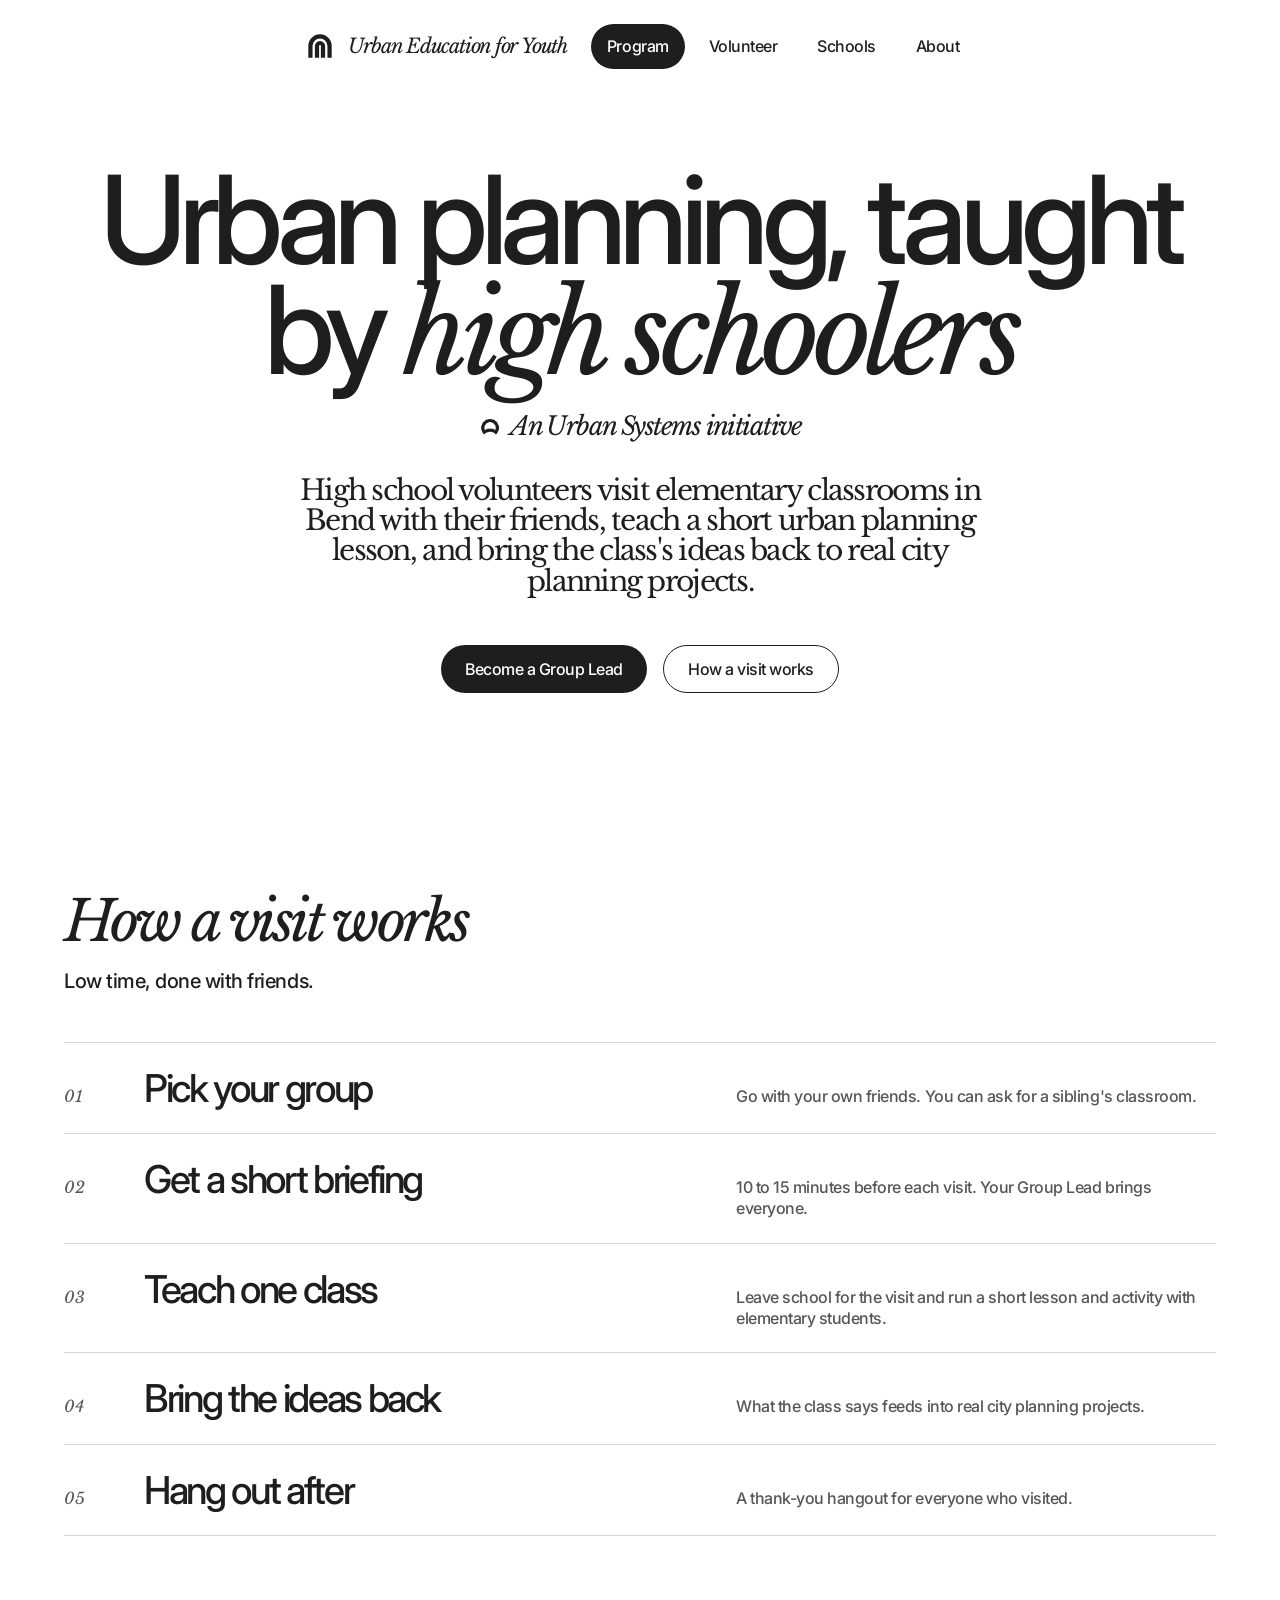
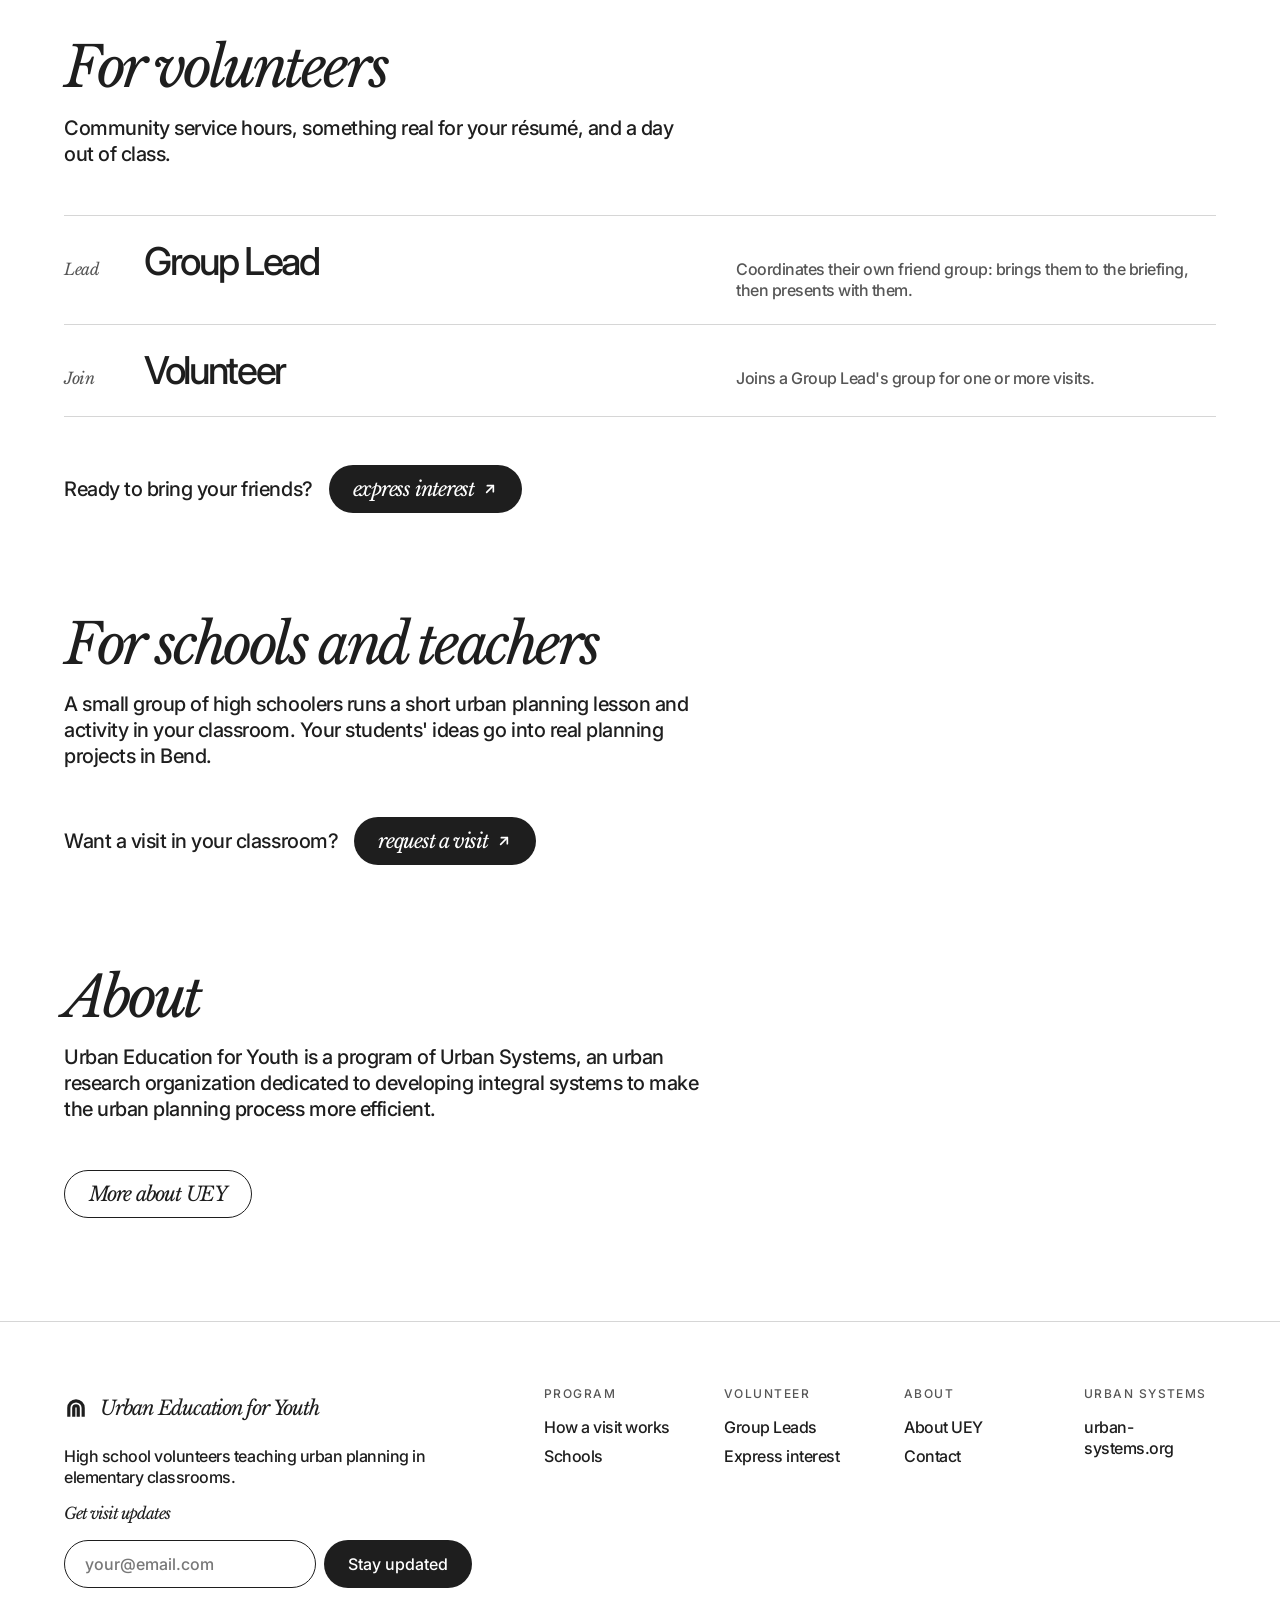
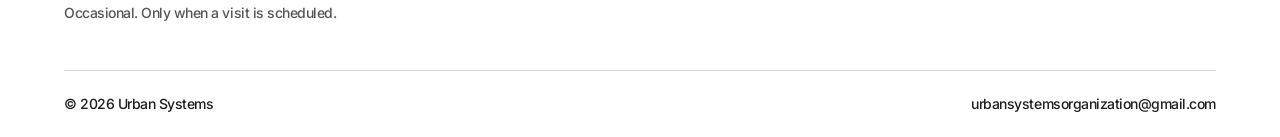
==== index.html @ 69126f4b "Add files via upload" ====
<!doctype html>
<html lang="en">
<head>
<meta charset="utf-8">
<meta name="viewport" content="width=device-width, initial-scale=1, viewport-fit=cover">
<title>Urban Education for Youth</title>
<meta name="description" content="High school volunteers teaching urban planning in Bend elementary classrooms. An Urban Systems initiative.">
<link rel="icon" href="assets/favicon.svg" type="image/svg+xml">
<link rel="icon" href="assets/favicon-32.png" sizes="32x32">
<link rel="apple-touch-icon" href="assets/apple-touch-icon.png">
<link rel="preconnect" href="https://fonts.googleapis.com">
<link rel="preconnect" href="https://fonts.gstatic.com" crossorigin>
<link rel="stylesheet" href="https://fonts.googleapis.com/css2?family=Inter:wght@500&family=Libre+Baskerville:ital,wght@0,400;1,400&display=swap">
<link rel="stylesheet" href="css/tokens.css">
<link rel="stylesheet" href="css/site.css">
</head>
<body>
<a class="us-btn skip" href="#main">Skip to content</a>
<header class="site">
  <nav aria-label="Main">
    <a class="lockup" href="index.html" aria-label="Urban Education for Youth, home">
      <img src="assets/uey-icon-small-ink.svg" alt="">
      <span class="wordmark">Urban Education for Youth</span>
    </a>
    <div class="navitems"><a class="navitem" href="index.html" aria-current="page">Program</a><a class="navitem" href="volunteer.html">Volunteer</a><a class="navitem" href="schools.html">Schools</a><a class="navitem" href="about.html">About</a></div>
  </nav>
</header>
<main id="main">
  <section class="hero">
    <h1 class="us-rise">Urban planning, taught by <span class="us-hl">high schoolers</span></h1>
    <div class="endorse us-rise" style="animation-delay:150ms"><img src="assets/urban-systems-icon-grey.png" alt="">An Urban Systems initiative</div>
    <p class="lead us-rise" style="animation-delay:300ms">High school volunteers visit elementary classrooms in Bend with their friends, teach a short urban planning lesson, and bring the class's ideas back to real city planning projects.</p>
    <div class="actions us-rise" style="animation-delay:450ms">
      <a class="us-btn" href="volunteer.html">Become a Group Lead</a>
      <a class="us-btn us-btn--outline" href="#how">How a visit works</a>
    </div>
  </section>

  <div class="us-wrap">
    <section class="sec" id="how" aria-labelledby="h-how">
      <h2 id="h-how">How a visit works</h2>
      <p class="intro">Low time, done with friends.</p>
      <ol class="rows">
        <li><span class="n">01</span><span class="t">Pick your group</span><span class="d">Go with your own friends. You can ask for a sibling's classroom.</span></li>
        <li><span class="n">02</span><span class="t">Get a short briefing</span><span class="d">10 to 15 minutes before each visit. Your Group Lead brings everyone.</span></li>
        <li><span class="n">03</span><span class="t">Teach one class</span><span class="d">Leave school for the visit and run a short lesson and activity with elementary students.</span></li>
        <li><span class="n">04</span><span class="t">Bring the ideas back</span><span class="d">What the class says feeds into real city planning projects.</span></li>
        <li><span class="n">05</span><span class="t">Hang out after</span><span class="d">A thank-you hangout for everyone who visited.</span></li>
      </ol>
    </section>

    <section class="sec" id="volunteer" aria-labelledby="h-vol">
      <h2 id="h-vol">For volunteers</h2>
      <p class="intro">Community service hours, something real for your résumé, and a day out of class.</p>
      <ul class="rows">
        <li><span class="n">Lead</span><span class="t">Group Lead</span><span class="d">Coordinates their own friend group: brings them to the briefing, then presents with them.</span></li>
        <li><span class="n">Join</span><span class="t">Volunteer</span><span class="d">Joins a Group Lead's group for one or more visits.</span></li>
      </ul>
      <div class="cta-line">Ready to bring your friends? <a class="us-btn" href="volunteer.html#interest">express interest <svg width="16" height="16" viewBox="0 0 24 24" fill="none" stroke="currentColor" stroke-width="2.5" stroke-linecap="round" stroke-linejoin="round" aria-hidden="true"><path d="M7 17L17 7"/><path d="M8 7h9v9"/></svg></a></div>
    </section>

    <section class="sec" id="schools" aria-labelledby="h-sch">
      <h2 id="h-sch">For schools and teachers</h2>
      <p class="intro">A small group of high schoolers runs a short urban planning lesson and activity in your classroom. Your students' ideas go into real planning projects in Bend.</p>
      <div class="cta-line">Want a visit in your classroom? <a class="us-btn" href="schools.html#request">request a visit <svg width="16" height="16" viewBox="0 0 24 24" fill="none" stroke="currentColor" stroke-width="2.5" stroke-linecap="round" stroke-linejoin="round" aria-hidden="true"><path d="M7 17L17 7"/><path d="M8 7h9v9"/></svg></a></div>
    </section>

    <section class="sec" id="about" aria-labelledby="h-ab">
      <h2 id="h-ab">About</h2>
      <p class="intro">Urban Education for Youth is a program of Urban Systems, an urban research organization dedicated to developing integral systems to make the urban planning process more efficient.</p>
      <div class="cta-line"><a class="us-btn us-btn--outline" href="about.html">More about UEY</a></div>
    </section>
  </div>
</main>
<footer class="site">
  <div class="us-wrap ftop">
    <div class="fbrand">
      <a class="lockup" href="index.html"><img src="assets/uey-icon-small-ink.svg" alt=""><span class="wordmark">Urban Education for Youth</span></a>
      <p>High school volunteers teaching urban planning in elementary classrooms.</p>
      <label class="wordmark" for="news-email" style="font-size:16px">Get visit updates</label>
      <form class="news" data-form="newsletter" novalidate>
        <div class="hp" aria-hidden="true"><label for="news-hp">Leave this empty</label><input id="news-hp" name="website" tabindex="-1" autocomplete="off"></div>
        <input class="input" id="news-email" name="email" type="email" placeholder="your@email.com" required autocomplete="email">
        <button class="us-btn" type="submit">Stay updated</button>
        <span class="status fnote" role="status"></span>
      </form>
      <span class="fnote">Occasional. Only when a visit is scheduled.</span>
    </div>
    <div class="fcols">
      <div class="fcol"><span class="us-label">Program</span><a class="lnk" href="index.html#how">How a visit works</a><a class="lnk" href="schools.html">Schools</a></div>
      <div class="fcol"><span class="us-label">Volunteer</span><a class="lnk" href="volunteer.html#roles">Group Leads</a><a class="lnk" href="volunteer.html#interest">Express interest</a></div>
      <div class="fcol"><span class="us-label">About</span><a class="lnk" href="about.html">About UEY</a><a class="lnk" href="about.html#contact">Contact</a></div>
      <div class="fcol"><span class="us-label">Urban Systems</span><a class="lnk" href="https://urban-systems.org">urban-systems.org</a></div>
    </div>
  </div>
  <div class="us-wrap fbot">
    <span>© 2026 Urban Systems</span>
    <a class="lnk" href="mailto:urbansystemsorganization@gmail.com">urbansystemsorganization@gmail.com</a>
  </div>
</footer>
<script src="js/config.js"></script>
<script src="js/site.js"></script>
</body>
</html>
---- css/tokens.css ----
/* Urban Systems brand tokens v1.0
   Import first. Rules live in brand-guidelines.md. */

@import url('https://fonts.googleapis.com/css2?family=Inter:wght@500&family=Libre+Baskerville:ital,wght@0,400;1,400&display=swap');

:root {
  /* Color: two colors, everything else is opacity */
  --us-ink: #1e1e1e;
  --us-paper: #ffffff;
  --us-tint-light: #f1f1f1;
  --us-tint-dark: #262626;
  --us-ink-75: rgba(30, 30, 30, .75);
  --us-ink-18: rgba(30, 30, 30, .18);
  --us-paper-22: rgba(255, 255, 255, .22);

  /* Type */
  --us-font-sans: 'Inter', system-ui, -apple-system, 'Segoe UI', sans-serif;
  --us-font-serif: 'Libre Baskerville', Georgia, 'Times New Roman', serif;
  --us-track-display: -0.061em;
  --us-track-body: -0.03em;
  --us-track-label: 0.12em;
  --us-lh-display: 0.9;
  --us-lh-serif: 1.08;
  --us-lh-body: 1.3;
  --us-fs-display: clamp(44px, 9.6vw, 136px);
  --us-fs-title: clamp(40px, 7vw, 104px);
  --us-fs-section: clamp(32px, 4.4vw, 56px);
  --us-fs-list: clamp(22px, 3vw, 40px);
  --us-fs-lead: clamp(20px, 2.2vw, 30px);
  --us-fs-body: 16px;
  --us-fs-label: 12px;

  /* Spacing: 8px grid */
  --us-u: 8px;
  --us-xs: 4px;
  --us-sm: 8px;
  --us-md: 16px;
  --us-lg: 32px;
  --us-xl: 64px;
  --us-2xl: 128px;
  --us-margin: max(5vw, 40px);
  --us-content: min(1200px, calc(100% - 2 * max(5vw, 40px)));
  --us-gutter: clamp(16px, 2vw, 32px);
  --us-section: clamp(64px, 8vw, 160px);

  /* Radius */
  --us-r-pill: 999px;
  --us-r-chip: 24px;
  --us-r-panel: 32px;
  --us-r-module: 40px;

  /* Motion */
  --us-ease: cubic-bezier(.2, .8, .2, 1);
  --us-t-enter: 800ms;
  --us-t-expand: 700ms;

  /* Frost (no shadows, ever) */
  --us-frost-light: rgba(255, 255, 255, .62);
  --us-frost-dark: rgba(30, 30, 30, .55);
  --us-frost-night: rgba(255, 255, 255, .08);
}

*, *::before, *::after { box-sizing: border-box; }

body {
  margin: 0;
  background: var(--us-paper);
  color: var(--us-ink);
  font-family: var(--us-font-sans);
  font-weight: 500;
  font-size: var(--us-fs-body);
  line-height: var(--us-lh-body);
  letter-spacing: var(--us-track-body);
  -webkit-font-smoothing: antialiased;
}

h1, h2, h3 { margin: 0; font-weight: 500; letter-spacing: var(--us-track-display); }
h1 { font-size: var(--us-fs-display); line-height: var(--us-lh-display); }
h2 { font-family: var(--us-font-serif); font-style: italic; font-weight: 400; font-size: var(--us-fs-section); line-height: var(--us-lh-serif); }

/* Italic Baskerville highlight inside an Inter line */
.us-hl { font-family: var(--us-font-serif); font-style: italic; font-weight: 400; font-size: .92em; }
.us-label { font-size: var(--us-fs-label); letter-spacing: var(--us-track-label); text-transform: uppercase; }

.us-wrap { width: var(--us-content); margin-inline: auto; }

/* Buttons */
.us-btn {
  display: inline-flex; align-items: center; gap: 8px;
  min-height: 48px; padding: 8px 24px;
  border: 0; border-radius: var(--us-r-pill);
  background: var(--us-ink); color: var(--us-paper);
  font: inherit; font-size: 16px; cursor: pointer;
  transition: transform 200ms var(--us-ease);
}
.us-btn:hover { transform: translateY(-2px); }
.us-btn--inverse { background: var(--us-paper); color: var(--us-ink); }
.us-btn--outline { background: transparent; color: inherit; border: 1px solid currentColor; }

/* Frosted glass: blur + fill + 1px edge. No box-shadow. */
.us-glass {
  background: var(--us-frost-light);
  backdrop-filter: blur(24px) saturate(180%);
  -webkit-backdrop-filter: blur(24px) saturate(180%);
  border: 1px solid rgba(255, 255, 255, .6);
  color: var(--us-ink);
}
.us-glass-dark {
  background: var(--us-frost-dark);
  backdrop-filter: blur(24px) saturate(160%);
  -webkit-backdrop-filter: blur(24px) saturate(160%);
  border: 1px solid rgba(255, 255, 255, .14);
  color: var(--us-paper);
}
.us-glass-night {
  background: var(--us-frost-night);
  backdrop-filter: blur(28px) saturate(160%);
  -webkit-backdrop-filter: blur(28px) saturate(160%);
  border: 1px solid rgba(255, 255, 255, .16);
  color: var(--us-paper);
}
@supports not ((backdrop-filter: blur(1px)) or (-webkit-backdrop-filter: blur(1px))) {
  .us-glass { background: rgba(255, 255, 255, .92); }
  .us-glass-dark { background: rgba(30, 30, 30, .92); }
  .us-glass-night { background: rgba(38, 38, 38, .96); }
}

/* Module: one large rounded dark block inset from the edges */
.us-module {
  position: relative; overflow: hidden;
  margin-inline: 16px; border-radius: var(--us-r-module);
  background: var(--us-ink); color: var(--us-paper);
  height: clamp(360px, 56vw, 720px);
}

/* Motion */
@keyframes us-rise { from { opacity: 0; transform: translateY(24px); } to { opacity: 1; transform: none; } }
@keyframes us-ping { 0% { transform: scale(.5); opacity: .8; } 100% { transform: scale(2.4); opacity: 0; } }
@keyframes us-draw { from { stroke-dashoffset: 2400; } to { stroke-dashoffset: 0; } }
.us-rise { animation: us-rise var(--us-t-enter) var(--us-ease) backwards; }
.us-ping { transform-box: fill-box; transform-origin: center; animation: us-ping 2.8s ease-out infinite; }
.us-draw { stroke-dasharray: 2400; animation: us-draw 2.6s var(--us-ease) backwards; }

@media (prefers-reduced-motion: reduce) {
  .us-rise, .us-ping, .us-draw { animation: none; }
  * { transition-duration: .01ms !important; }
}

/* Focus */
:focus-visible { outline: 2px solid currentColor; outline-offset: 2px; }
---- css/site.css ----
/* Urban Education for Youth: site styles.
   Layout: header row centered over a centered hero, then one Aperture module,
   then ruled-list sections on the 1200px column, then the hairline footer.
   All colors, type, radii and spacing come from tokens.css; local values stay on the 8px grid. */

html { background: var(--us-paper); }
body { background: var(--us-paper); color: var(--us-ink); overflow-x: hidden; }
a { color: inherit; }
img { max-width: 100%; }
.lnk { text-decoration: none; transition: opacity 200ms var(--us-ease); }
.lnk:hover { opacity: .5; }
.us-btn { text-decoration: none; }
h1, h2 { text-wrap: balance; }

/* Skip link */
.skip { position: absolute; left: 16px; top: -64px; z-index: 10; }
.skip:focus { top: 16px; }

/* Header: lockup + four items in one centered row. No bar, no background. */
header.site nav { display: flex; flex-wrap: wrap; gap: 8px; align-items: center; justify-content: center; padding: 24px 16px 0; }
.lockup { display: inline-flex; align-items: center; gap: 12px; text-decoration: none; margin-right: 16px; min-height: 44px; }
.lockup img { width: 32px; height: 32px; }
.wordmark { font-family: var(--us-font-serif); font-style: italic; font-weight: 400; font-size: 20px; letter-spacing: var(--us-track-display); }
.navitems { display: flex; flex-wrap: wrap; gap: 8px; justify-content: center; }
.navitem { display: inline-flex; align-items: center; min-height: 44px; padding: 12px 16px; border-radius: var(--us-r-pill); text-decoration: none; transition: background 200ms var(--us-ease), color 200ms var(--us-ease); }
.navitem:hover, .navitem[aria-current="page"] { background: var(--us-ink); color: var(--us-paper); }

/* Hero: 96 to 112px between header and first line */
.hero { padding: 96px 16px 96px; text-align: center; }
.hero h1 { max-width: 1100px; margin: 0 auto; }
.hero h1.title { font-size: var(--us-fs-title); }
.endorse { margin-top: 24px; display: inline-flex; align-items: center; gap: 8px; font-family: var(--us-font-serif); font-style: italic; font-weight: 400; font-size: clamp(20px, 2vw, 28px); letter-spacing: var(--us-track-display); }
.endorse img { width: 24px; height: 24px; }
.lead { font-family: var(--us-font-serif); font-weight: 400; font-size: var(--us-fs-lead); line-height: var(--us-lh-serif); letter-spacing: var(--us-track-display); max-width: 720px; margin: 32px auto 0; }
.actions { margin-top: 48px; display: flex; gap: 16px; justify-content: center; flex-wrap: wrap; }
.eyebrow { display: block; margin-bottom: 24px; opacity: .75; }

/* Module: Aperture expansion (circle opens to full width) */
.stage { position: relative; height: clamp(360px, 56vw, 720px); }
.aperture { position: absolute; inset: 0 16px; border-radius: var(--us-r-module); background: var(--us-ink); color: var(--us-paper); overflow: hidden;
            clip-path: circle(28% at 50% 50%); transition: clip-path 1000ms var(--us-ease), inset 1000ms var(--us-ease), border-radius 1000ms var(--us-ease); }
.aperture.open { clip-path: circle(75% at 50% 50%); inset: 0; border-radius: 0; }
.aperture svg.bg { position: absolute; inset: 0; width: 100%; height: 100%; }
.aperture .chip { position: absolute; left: 32px; top: 32px; max-width: calc(100% - 64px); display: inline-flex; align-items: center; gap: 8px; padding: 12px 24px; border-radius: var(--us-r-pill); opacity: 0; transition: opacity 400ms var(--us-ease) 600ms; }
.aperture.open .chip { opacity: 1; }
.aperture .chip img { width: 24px; height: 24px; flex: none; }
.stage .toggle { position: absolute; left: 50%; bottom: 48px; transform: translateX(-50%); z-index: 2; white-space: nowrap; }
.stage .toggle:hover { transform: translate(-50%, -2px); }

/* Sections and ruled lists (no card grids) */
.sec { padding-top: var(--us-section); }
.sec h2 { margin-bottom: 16px; }
.sec .intro { max-width: 640px; font-size: 20px; margin: 0; }
.sec .intro + .intro { margin-top: 16px; }
ol.rows, ul.rows { list-style: none; margin: 48px 0 0; padding: 0; }
.rows li { display: flex; flex-wrap: wrap; gap: 8px 32px; align-items: baseline; padding: 24px 0; border-top: 1px solid var(--us-ink-18); }
.rows li:last-child { border-bottom: 1px solid var(--us-ink-18); }
.rows .n { width: 48px; flex: none; font-family: var(--us-font-serif); font-style: italic; font-weight: 400; opacity: .75; }
.rows .t { flex: 1 1 280px; min-width: 0; font-size: var(--us-fs-list); line-height: 1.1; letter-spacing: var(--us-track-display); }
.rows .d { flex: 1 1 320px; min-width: 0; max-width: 480px; opacity: .75; }
.rows a.t { text-decoration: none; }
.cta-line { margin-top: 48px; display: flex; flex-wrap: wrap; align-items: center; gap: 16px; font-size: 20px; }
.cta-line .us-btn { font-family: var(--us-font-serif); font-style: italic; font-weight: 400; font-size: 20px; letter-spacing: var(--us-track-display); }
.placeholder { margin-top: 32px; padding: 32px; border: 1px dashed var(--us-ink-18); border-radius: var(--us-r-chip); opacity: .75; }

/* Forms */
.form { margin-top: 48px; display: flex; flex-direction: column; gap: 24px; max-width: 720px; }
.field { display: flex; flex-direction: column; gap: 8px; }
.field label, .field legend { font-size: 16px; }
.field .hint { font-size: 14px; opacity: .75; }
.row2 { display: flex; flex-wrap: wrap; gap: 24px; }
.row2 > .field { flex: 1 1 280px; min-width: 0; }
.input { min-height: 48px; padding: 0 20px; border-radius: var(--us-r-pill); border: 1px solid var(--us-ink); background: transparent; color: inherit; font: inherit; width: 100%; }
textarea.input { border-radius: var(--us-r-chip); padding: 16px 20px; min-height: 128px; resize: vertical; }
.input::placeholder { color: var(--us-ink); opacity: .6; }
fieldset.field { border: 0; margin: 0; padding: 0; }
.choices { display: flex; flex-wrap: wrap; gap: 8px; }
.choice { position: relative; }
.choice input { position: absolute; opacity: 0; inset: 0; margin: 0; cursor: pointer; }
.choice span { display: inline-flex; align-items: center; min-height: 48px; padding: 8px 24px; border: 1px solid var(--us-ink); border-radius: var(--us-r-pill); transition: background 200ms var(--us-ease), color 200ms var(--us-ease); }
.choice input:checked + span { background: var(--us-ink); color: var(--us-paper); }
.choice input:focus-visible + span { outline: 2px solid var(--us-ink); outline-offset: 2px; }
.form .submit { display: flex; flex-wrap: wrap; align-items: center; gap: 16px; }
.status { font-family: var(--us-font-serif); font-style: italic; font-weight: 400; font-size: 18px; letter-spacing: var(--us-track-body); }

/* Contact line */
.contact { margin-top: 32px; display: flex; flex-wrap: wrap; align-items: center; gap: 16px; font-size: 20px; }
.contact .addr { font-family: var(--us-font-serif); font-style: italic; font-weight: 400; overflow-wrap: anywhere; }

/* Co-brand pair (section 15): same height, 1px hairline between */
.pair { margin-top: 48px; display: flex; align-items: center; gap: 32px; flex-wrap: wrap; }
.pair img { width: 48px; height: 48px; }
.pair .rule { width: 1px; height: 48px; background: var(--us-ink); }

/* Footer */
footer.site { margin-top: var(--us-section); border-top: 1px solid var(--us-ink-18); }
.ftop { padding: 64px 0 48px; display: flex; flex-wrap: wrap; gap: 48px 64px; justify-content: space-between; }
.fbrand { flex: 1 1 320px; max-width: 420px; display: flex; flex-direction: column; gap: 16px; }
.fbrand .lockup { margin: 0; }
.fbrand .lockup img { width: 24px; height: 24px; }
.fbrand p { margin: 0; }
.fcols { flex: 2 1 480px; display: flex; flex-wrap: wrap; gap: 32px 48px; }
.fcol { flex: 1 1 120px; display: flex; flex-direction: column; gap: 8px; }
.fcol .us-label { margin-bottom: 8px; opacity: .75; }
.news { display: flex; gap: 8px; flex-wrap: wrap; }
.news .input { flex: 1 1 200px; min-width: 0; width: auto; }
.fnote { font-size: 14px; opacity: .75; }
.fbot { padding: 24px 0; border-top: 1px solid var(--us-ink-18); display: flex; flex-wrap: wrap; justify-content: space-between; gap: 8px 24px; font-size: 14px; }
.fbot a { overflow-wrap: anywhere; }
.sr { position: absolute; width: 1px; height: 1px; overflow: hidden; clip: rect(0 0 0 0); white-space: nowrap; }

@media (max-width: 480px) {
  .hero { padding-top: 64px; }
  .lockup { margin-right: 0; }
  .aperture .chip { left: 16px; top: 16px; max-width: calc(100% - 32px); padding: 8px 16px; font-size: 14px; }
}
@media (prefers-reduced-motion: reduce) { .aperture, .aperture .chip { transition: none; } }

/* Spam trap: hidden from people, visible to bots */
.hp { position: absolute; left: -10000px; width: 1px; height: 1px; overflow: hidden; }
.us-btn:disabled { opacity: .5; cursor: progress; transform: none; }
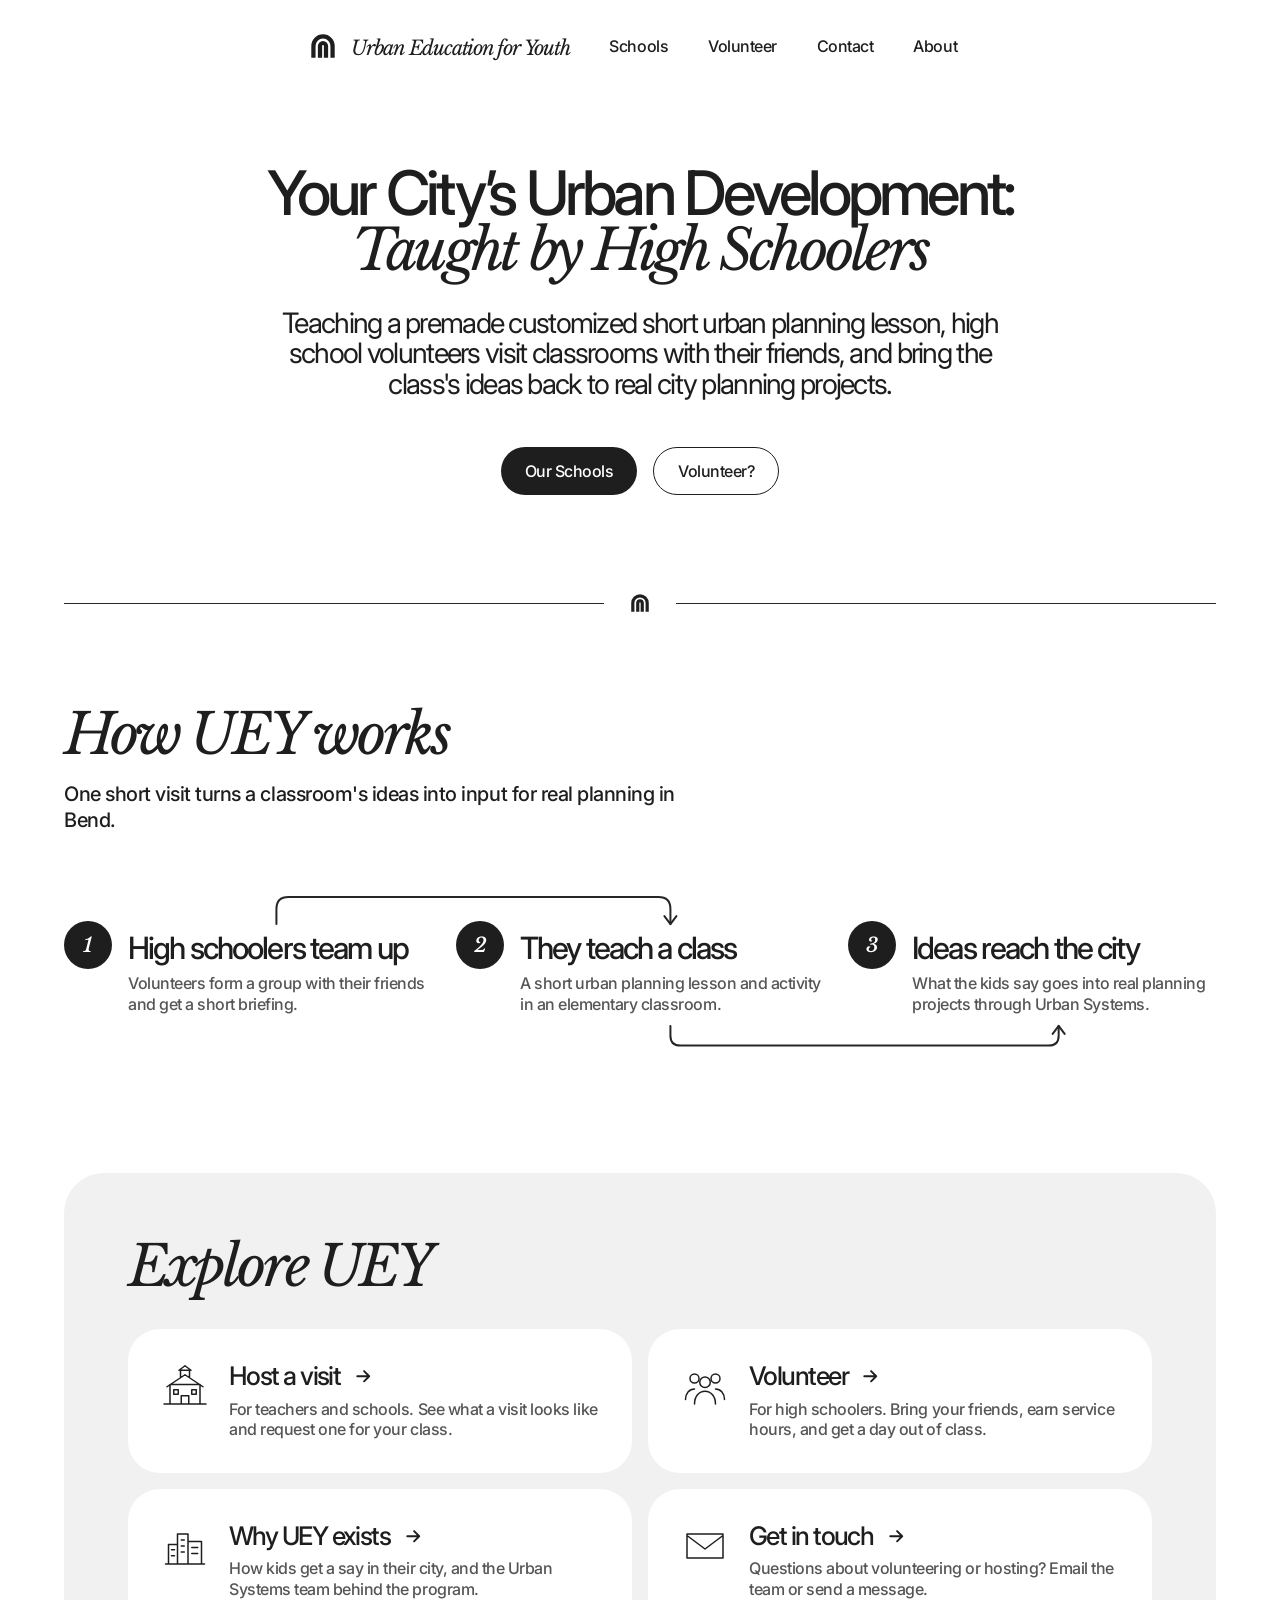
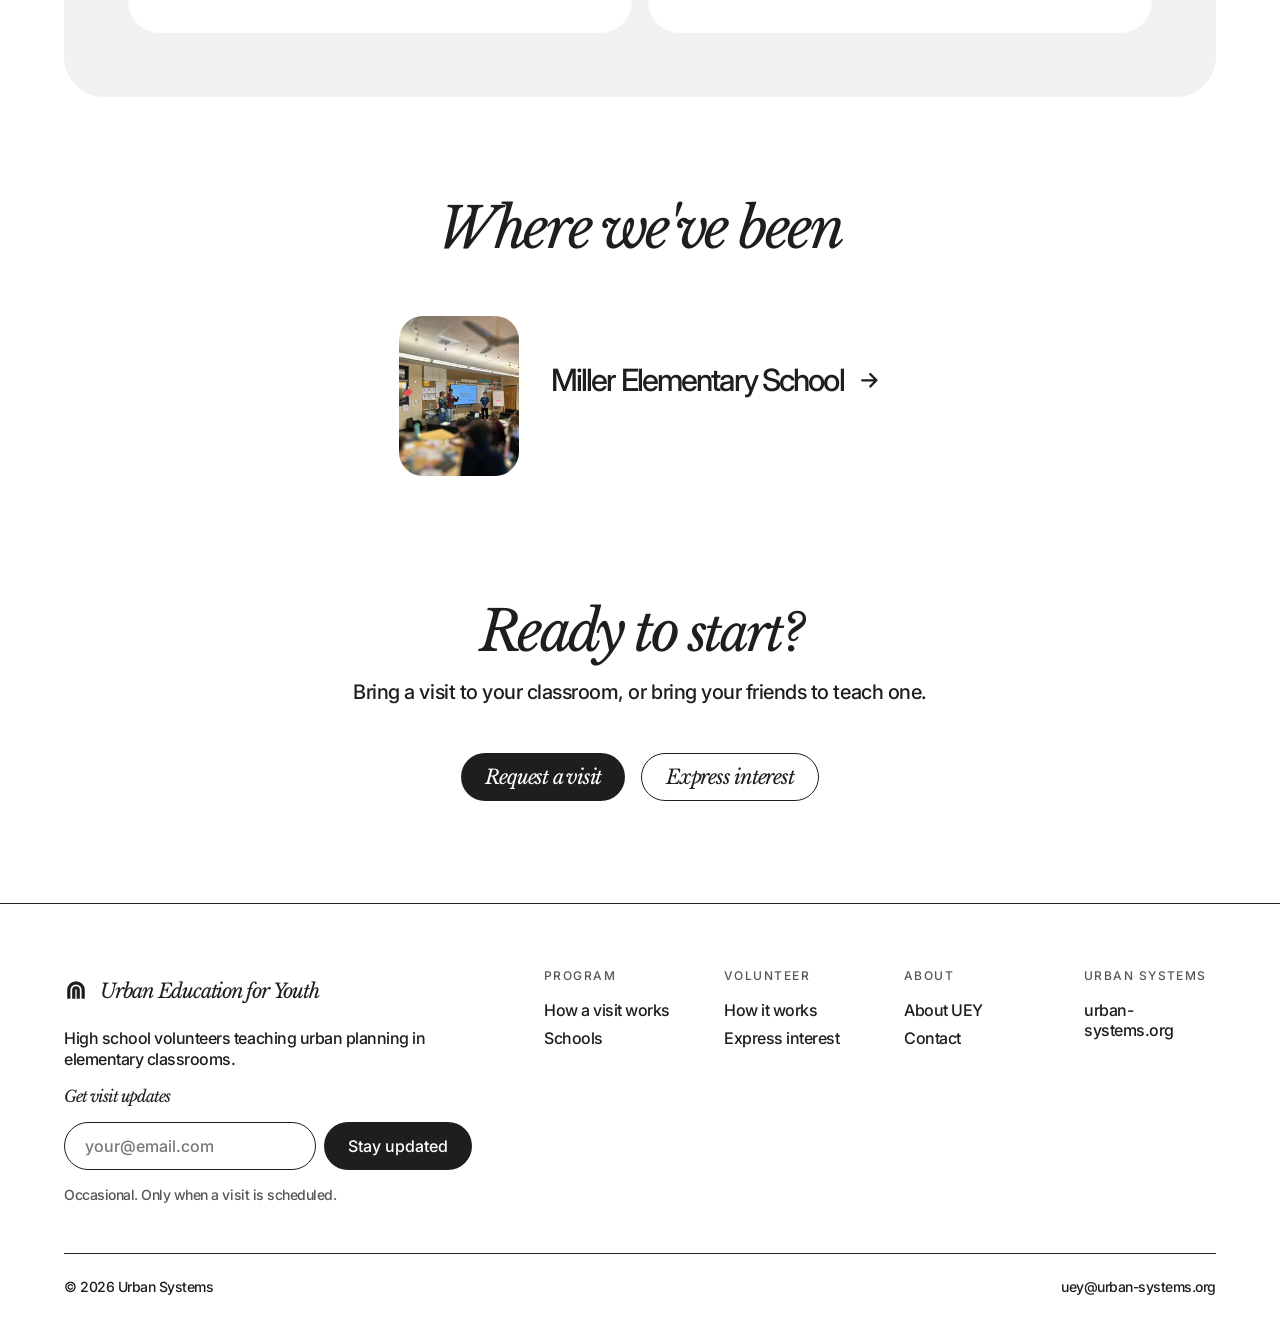
==== commit 3e883e76: "Redesign site pages and add contact page - Home: new flow map, Explore UEY link cards, Miller progra" ====
--- a/index.html
+++ b/index.html
@@ -22,53 +22,81 @@
       <img src="assets/uey-icon-small-ink.svg" alt="">
       <span class="wordmark">Urban Education for Youth</span>
     </a>
-    <div class="navitems"><a class="navitem" href="index.html" aria-current="page">Program</a><a class="navitem" href="volunteer.html">Volunteer</a><a class="navitem" href="schools.html">Schools</a><a class="navitem" href="about.html">About</a></div>
+    <div class="navitems"><a class="navitem" href="schools.html">Schools</a><a class="navitem" href="volunteer.html">Volunteer</a><a class="navitem" href="contact.html">Contact</a><a class="navitem" href="about.html">About</a></div>
   </nav>
 </header>
 <main id="main">
   <section class="hero">
-    <h1 class="us-rise">Urban planning, taught by <span class="us-hl">high schoolers</span></h1>
-    <div class="endorse us-rise" style="animation-delay:150ms"><img src="assets/urban-systems-icon-grey.png" alt="">An Urban Systems initiative</div>
-    <p class="lead us-rise" style="animation-delay:300ms">High school volunteers visit elementary classrooms in Bend with their friends, teach a short urban planning lesson, and bring the class's ideas back to real city planning projects.</p>
-    <div class="actions us-rise" style="animation-delay:450ms">
-      <a class="us-btn" href="volunteer.html">Become a Group Lead</a>
-      <a class="us-btn us-btn--outline" href="#how">How a visit works</a>
+    <h1 class="tagline rise">Your City’s Urban Development:<br><span class="us-hl">Taught by High Schoolers</span></h1>
+    <p class="lead lead--sans rise" style="animation-delay:.05s">Teaching a premade customized short urban planning lesson, high school volunteers visit classrooms with their friends, and bring the class's ideas back to real city planning projects.</p>
+    <div class="actions rise" style="animation-delay:.1s">
+      <a class="us-btn" href="schools.html">Our Schools</a>
+      <a class="us-btn us-btn--outline" href="volunteer.html">Volunteer?</a>
     </div>
   </section>
 
   <div class="us-wrap">
-    <section class="sec" id="how" aria-labelledby="h-how">
-      <h2 id="h-how">How a visit works</h2>
-      <p class="intro">Low time, done with friends.</p>
-      <ol class="rows">
-        <li><span class="n">01</span><span class="t">Pick your group</span><span class="d">Go with your own friends. You can ask for a sibling's classroom.</span></li>
-        <li><span class="n">02</span><span class="t">Get a short briefing</span><span class="d">10 to 15 minutes before each visit. Your Group Lead brings everyone.</span></li>
-        <li><span class="n">03</span><span class="t">Teach one class</span><span class="d">Leave school for the visit and run a short lesson and activity with elementary students.</span></li>
-        <li><span class="n">04</span><span class="t">Bring the ideas back</span><span class="d">What the class says feeds into real city planning projects.</span></li>
-        <li><span class="n">05</span><span class="t">Hang out after</span><span class="d">A thank-you hangout for everyone who visited.</span></li>
-      </ol>
+    <div class="divider" role="separator"><img src="assets/uey-icon-small-ink.svg" alt=""></div>
+
+    <section class="sec" id="how" style="padding-top:0" aria-labelledby="h-how">
+      <h2 class="rv" id="h-how">How UEY works</h2>
+      <p class="intro rv">One short visit turns a classroom's ideas into input for real planning in Bend.</p>
+      <div class="flow flow--row rv">
+        <svg class="flow-line" aria-hidden="true"></svg>
+        <ol class="flow-steps">
+          <li class="flow-step"><span class="flow-num">1</span><div class="flow-body"><h3>High schoolers team up</h3><p>Volunteers form a group with their friends and get a short briefing.</p></div></li>
+          <li class="flow-step"><span class="flow-num">2</span><div class="flow-body"><h3>They teach a class</h3><p>A short urban planning lesson and activity in an elementary classroom.</p></div></li>
+          <li class="flow-step"><span class="flow-num">3</span><div class="flow-body"><h3>Ideas reach the city</h3><p>What the kids say goes into real planning projects through Urban Systems.</p></div></li>
+        </ol>
+      </div>
     </section>
 
-    <section class="sec" id="volunteer" aria-labelledby="h-vol">
-      <h2 id="h-vol">For volunteers</h2>
-      <p class="intro">Community service hours, something real for your résumé, and a day out of class.</p>
-      <ul class="rows">
-        <li><span class="n">Lead</span><span class="t">Group Lead</span><span class="d">Coordinates their own friend group: brings them to the briefing, then presents with them.</span></li>
-        <li><span class="n">Join</span><span class="t">Volunteer</span><span class="d">Joins a Group Lead's group for one or more visits.</span></li>
-      </ul>
-      <div class="cta-line">Ready to bring your friends? <a class="us-btn" href="volunteer.html#interest">express interest <svg width="16" height="16" viewBox="0 0 24 24" fill="none" stroke="currentColor" stroke-width="2.5" stroke-linecap="round" stroke-linejoin="round" aria-hidden="true"><path d="M7 17L17 7"/><path d="M8 7h9v9"/></svg></a></div>
+    <section class="sec" aria-labelledby="h-explore">
+      <div class="panel">
+        <h2 class="rv" id="h-explore">Explore UEY</h2>
+        <ul class="panel-cards panel-cards--2">
+          <li class="rv"><a class="panel-card panel-card--link" href="schools.html">
+            <svg viewBox="0 0 64 64" aria-hidden="true"><path d="M4 56h56M12 56V30h40v26M8 33l24-16 24 16M26 21V11h12v10M24 11l8-6 8 6M27 56V45h10v11M17 37h6v6h-6zM41 37h6v6h-6z"/></svg>
+            <div><h3>Host a visit <svg class="program-arrow" viewBox="0 0 24 24" aria-hidden="true"><path d="M5 12h14M13 6l6 6-6 6"/></svg></h3><p>For teachers and schools. See what a visit looks like and request one for your class.</p></div>
+          </a></li>
+          <li class="rv"><a class="panel-card panel-card--link" href="volunteer.html">
+            <svg viewBox="0 0 64 64" aria-hidden="true"><circle cx="18" cy="22" r="6"/><circle cx="46" cy="22" r="6"/><circle cx="32" cy="27" r="7"/><path d="M6 50c0-8 5-14 12-14M58 50c0-8-5-14-12-14M18 56c0-10 6-17 14-17s14 7 14 17"/></svg>
+            <div><h3>Volunteer <svg class="program-arrow" viewBox="0 0 24 24" aria-hidden="true"><path d="M5 12h14M13 6l6 6-6 6"/></svg></h3><p>For high schoolers. Bring your friends, earn service hours, and get a day out of class.</p></div>
+          </a></li>
+          <li class="rv"><a class="panel-card panel-card--link" href="about.html">
+            <svg viewBox="0 0 64 64" aria-hidden="true"><path d="M6 56h52M10 56V30h12v26M22 56V16h14v40M36 56V26h18v30M14 37h4M14 45h4M27 24h4M27 32h4M27 40h4M41 34h8M41 42h8"/></svg>
+            <div><h3>Why UEY exists <svg class="program-arrow" viewBox="0 0 24 24" aria-hidden="true"><path d="M5 12h14M13 6l6 6-6 6"/></svg></h3><p>How kids get a say in their city, and the Urban Systems team behind the program.</p></div>
+          </a></li>
+          <li class="rv"><a class="panel-card panel-card--link" href="contact.html">
+            <svg viewBox="0 0 64 64" aria-hidden="true"><path d="M8 16h48v32H8zM8 18l24 18 24-18"/></svg>
+            <div><h3>Get in touch <svg class="program-arrow" viewBox="0 0 24 24" aria-hidden="true"><path d="M5 12h14M13 6l6 6-6 6"/></svg></h3><p>Questions about volunteering or hosting? Email the team or send a message.</p></div>
+          </a></li>
+        </ul>
+      </div>
     </section>
 
-    <section class="sec" id="schools" aria-labelledby="h-sch">
-      <h2 id="h-sch">For schools and teachers</h2>
-      <p class="intro">A small group of high schoolers runs a short urban planning lesson and activity in your classroom. Your students' ideas go into real planning projects in Bend.</p>
-      <div class="cta-line">Want a visit in your classroom? <a class="us-btn" href="schools.html#request">request a visit <svg width="16" height="16" viewBox="0 0 24 24" fill="none" stroke="currentColor" stroke-width="2.5" stroke-linecap="round" stroke-linejoin="round" aria-hidden="true"><path d="M7 17L17 7"/><path d="M8 7h9v9"/></svg></a></div>
+    <section class="sec sec--center" aria-labelledby="h-been">
+      <h2 class="rv" id="h-been">Where we've been</h2>
+      <ul class="programs">
+        <li class="program rv">
+          <a class="program-link" href="schools.html#programs">
+            <span class="program-photo"><img src="assets/photos/miller-2026-11-03/miller-classroom.jpg" width="900" height="1200" loading="lazy" alt="Three high school volunteers at the front of a Miller Elementary classroom, beside a screen asking 'But what kind of transport do your people want?'"></span>
+            <span class="program-body">
+              <h3>Miller Elementary School <svg class="program-arrow" viewBox="0 0 24 24" aria-hidden="true"><path d="M5 12h14M13 6l6 6-6 6"/></svg></h3>
+              <span class="program-more" aria-hidden="true">See more</span>
+            </span>
+          </a>
+        </li>
+      </ul>
     </section>
 
-    <section class="sec" id="about" aria-labelledby="h-ab">
-      <h2 id="h-ab">About</h2>
-      <p class="intro">Urban Education for Youth is a program of Urban Systems, an urban research organization dedicated to developing integral systems to make the urban planning process more efficient.</p>
-      <div class="cta-line"><a class="us-btn us-btn--outline" href="about.html">More about UEY</a></div>
+    <section class="sec sec--center" aria-labelledby="h-start">
+      <h2 class="rv" id="h-start">Ready to <span class="us-hl">start?</span></h2>
+      <p class="intro rv">Bring a visit to your classroom, or bring your friends to teach one.</p>
+      <div class="cta-line rv">
+        <a class="us-btn" href="schools.html#request">Request a visit</a>
+        <a class="us-btn us-btn--outline" href="volunteer.html#interest">Express interest</a>
+      </div>
     </section>
   </div>
 </main>
@@ -88,14 +116,14 @@
     </div>
     <div class="fcols">
       <div class="fcol"><span class="us-label">Program</span><a class="lnk" href="index.html#how">How a visit works</a><a class="lnk" href="schools.html">Schools</a></div>
-      <div class="fcol"><span class="us-label">Volunteer</span><a class="lnk" href="volunteer.html#roles">Group Leads</a><a class="lnk" href="volunteer.html#interest">Express interest</a></div>
-      <div class="fcol"><span class="us-label">About</span><a class="lnk" href="about.html">About UEY</a><a class="lnk" href="about.html#contact">Contact</a></div>
+      <div class="fcol"><span class="us-label">Volunteer</span><a class="lnk" href="volunteer.html#how">How it works</a><a class="lnk" href="volunteer.html#interest">Express interest</a></div>
+      <div class="fcol"><span class="us-label">About</span><a class="lnk" href="about.html">About UEY</a><a class="lnk" href="contact.html">Contact</a></div>
       <div class="fcol"><span class="us-label">Urban Systems</span><a class="lnk" href="https://urban-systems.org">urban-systems.org</a></div>
     </div>
   </div>
   <div class="us-wrap fbot">
     <span>© 2026 Urban Systems</span>
-    <a class="lnk" href="mailto:urbansystemsorganization@gmail.com">urbansystemsorganization@gmail.com</a>
+    <a class="lnk" href="mailto:uey@urban-systems.org">uey@urban-systems.org</a>
   </div>
 </footer>
 <script src="js/config.js"></script>
--- a/css/tokens.css
+++ b/css/tokens.css
@@ -12,6 +12,7 @@
   --us-ink-75: rgba(30, 30, 30, .75);
   --us-ink-18: rgba(30, 30, 30, .18);
   --us-paper-22: rgba(255, 255, 255, .22);
+  --us-rule: var(--us-tint-dark); /* solid dark gray for every divider line */
 
   /* Type */
   --us-font-sans: 'Inter', system-ui, -apple-system, 'Segoe UI', sans-serif;
--- a/css/site.css
+++ b/css/site.css
@@ -10,6 +10,7 @@
 .lnk { text-decoration: none; transition: opacity 200ms var(--us-ease); }
 .lnk:hover { opacity: .5; }
 .us-btn { text-decoration: none; }
+.us-btn--gray { background: var(--us-tint-dark); color: var(--us-paper); }
 h1, h2 { text-wrap: balance; }
 
 /* Skip link */
@@ -21,6 +22,8 @@
 .lockup { display: inline-flex; align-items: center; gap: 12px; text-decoration: none; margin-right: 16px; min-height: 44px; }
 .lockup img { width: 32px; height: 32px; }
 .wordmark { font-family: var(--us-font-serif); font-style: italic; font-weight: 400; font-size: 20px; letter-spacing: var(--us-track-display); }
+/* Optical centering: drop the wordmark so its capitals sit in the middle of the icon (about 1.25px at 20px) */
+.lockup .wordmark { position: relative; top: .0625em; }
 .navitems { display: flex; flex-wrap: wrap; gap: 8px; justify-content: center; }
 .navitem { display: inline-flex; align-items: center; min-height: 44px; padding: 12px 16px; border-radius: var(--us-r-pill); text-decoration: none; transition: background 200ms var(--us-ease), color 200ms var(--us-ease); }
 .navitem:hover, .navitem[aria-current="page"] { background: var(--us-ink); color: var(--us-paper); }
@@ -29,11 +32,14 @@
 .hero { padding: 96px 16px 96px; text-align: center; }
 .hero h1 { max-width: 1100px; margin: 0 auto; }
 .hero h1.title { font-size: var(--us-fs-title); }
+.hero h1.tagline { font-size: min(4.8vw, 64px); white-space: nowrap; }
 .endorse { margin-top: 24px; display: inline-flex; align-items: center; gap: 8px; font-family: var(--us-font-serif); font-style: italic; font-weight: 400; font-size: clamp(20px, 2vw, 28px); letter-spacing: var(--us-track-display); }
 .endorse img { width: 24px; height: 24px; }
+.lead.lead--sans { font-family: var(--us-font-sans); }
 .lead { font-family: var(--us-font-serif); font-weight: 400; font-size: var(--us-fs-lead); line-height: var(--us-lh-serif); letter-spacing: var(--us-track-display); max-width: 720px; margin: 32px auto 0; }
 .actions { margin-top: 48px; display: flex; gap: 16px; justify-content: center; flex-wrap: wrap; }
-.eyebrow { display: block; margin-bottom: 24px; opacity: .75; }
+/* Gray via color, not opacity, so the blur-fade entrance (which ends at opacity 1) has nothing to snap back to */
+.eyebrow { display: block; margin-bottom: 24px; color: var(--us-ink-75); }
 
 /* Module: Aperture expansion (circle opens to full width) */
 .stage { position: relative; height: clamp(360px, 56vw, 720px); }
@@ -53,47 +59,150 @@
 .sec .intro { max-width: 640px; font-size: 20px; margin: 0; }
 .sec .intro + .intro { margin-top: 16px; }
 ol.rows, ul.rows { list-style: none; margin: 48px 0 0; padding: 0; }
-.rows li { display: flex; flex-wrap: wrap; gap: 8px 32px; align-items: baseline; padding: 24px 0; border-top: 1px solid var(--us-ink-18); }
-.rows li:last-child { border-bottom: 1px solid var(--us-ink-18); }
+.rows li { display: flex; flex-wrap: wrap; gap: 8px 32px; align-items: baseline; padding: 24px 0; border-top: 1px solid var(--us-rule); }
+.rows li:last-child { border-bottom: 1px solid var(--us-rule); }
 .rows .n { width: 48px; flex: none; font-family: var(--us-font-serif); font-style: italic; font-weight: 400; opacity: .75; }
 .rows .t { flex: 1 1 280px; min-width: 0; font-size: var(--us-fs-list); line-height: 1.1; letter-spacing: var(--us-track-display); }
 .rows .d { flex: 1 1 320px; min-width: 0; max-width: 480px; opacity: .75; }
 .rows a.t { text-decoration: none; }
+
+/* Card panel (Schools "Who is UEY for?", Volunteer "What you get"): light tint, faint street grid, white cards. No shadows (brand rule). */
+.panel { position: relative; overflow: hidden; padding: clamp(32px, 5vw, 64px); border-radius: var(--us-r-module); background: var(--us-tint-light); }
+.panel-map { position: absolute; inset: 0; width: 100%; height: 100%; fill: none; stroke: var(--us-ink); stroke-width: 1.5; opacity: .08; }
+.panel h2 { position: relative; margin: 0 0 32px; }
+.panel-cards { position: relative; list-style: none; margin: 0; padding: 0; display: grid; grid-template-columns: repeat(auto-fit, minmax(280px, 1fr)); gap: 16px; }
+.panel-card { display: flex; align-items: flex-start; gap: 20px; padding: 32px; border-radius: var(--us-r-panel); background: var(--us-paper); }
+.panel-card > svg { flex: none; width: 48px; height: 48px; fill: none; stroke: var(--us-ink); stroke-width: 2; stroke-linecap: round; stroke-linejoin: round; }
+.panel-card h3 { margin: 0; font-size: clamp(20px, 2vw, 26px); font-weight: 500; line-height: 1.1; letter-spacing: var(--us-track-display); }
+.panel-card p { margin: 8px 0 0; opacity: .75; }
+/* Clickable cards (home "Explore UEY"): the whole card is the link. Hover outlines the card and nudges the arrow. */
+.panel-cards > li { display: flex; }
+.panel-card--link { flex: 1; color: inherit; text-decoration: none; border: 1px solid transparent; transition: border-color 200ms var(--us-ease); }
+.panel-card--link:hover { border-color: var(--us-ink); }
+.panel-card--link:focus-visible { outline: 2px solid var(--us-ink); outline-offset: 2px; }
+.panel-card--link:hover .program-arrow, .panel-card--link:focus-visible .program-arrow { transform: translateX(6px); }
+
+/* Flow map: numbered steps in staggered columns, joined by elbow arrows */
+.flow { position: relative; margin-top: 48px; padding-bottom: 16px; }
+/* Elbow arrows are drawn by js/site.js: solid brand dark gray, rounded elbows, open chevron heads */
+.flow-line { position: absolute; inset: 0; width: 100%; height: 100%; overflow: visible; pointer-events: none; fill: none; stroke: var(--us-tint-dark); stroke-width: 2; stroke-linecap: round; stroke-linejoin: round; }
+.sec.sec--tight { padding-top: clamp(64px, 7vw, 96px); }
+/* Steps sit in equal columns, each dropped by its own --y. The map's height follows its tallest step,
+   so text never spills into the next section. */
+.flow-steps { list-style: none; margin: 0; padding: 24px 0 0; display: grid; grid-auto-flow: column; grid-auto-columns: minmax(0, 1fr); column-gap: 24px; align-items: start; }
+.flow-step { position: relative; margin-top: var(--y, 0px); padding-left: 24px; }
+.flow-num { position: absolute; left: 24px; top: 0; transform: translate(-50%, -50%); display: grid; place-items: center; width: 48px; height: 48px; border-radius: 50%; background: var(--us-ink); color: var(--us-paper); font-family: var(--us-font-serif); font-style: italic; font-size: 20px; }
+.flow-body { padding-left: 40px; margin-top: -14px; }
+.flow-body h3 { margin: 0; font-size: clamp(22px, 2.4vw, 32px); font-weight: 500; line-height: 1.1; letter-spacing: var(--us-track-display); }
+.flow-body p { margin: 8px 0 0; max-width: 320px; opacity: .75; }
+/* Row variant (Schools): steps on one line, arrows alternate over the top and under the bottom. Extra room above and below for them. */
+.flow--row .flow-steps { padding-top: 64px; }
+.flow--row { padding-bottom: 56px; }
+@media (max-width: 760px) {
+  .flow-line { display: none; }
+  .flow-steps { display: block; position: relative; }
+  .flow-step { margin-top: 0 !important; padding-bottom: 48px; }
+}
+/* Globs (About "Why it exists"): centered text blocks nudged left/right as they go down. Set --shift per item. */
+/* Boxes span the full page column so left and right line up with the page edges */
+.globs { list-style: none; margin: 64px 0 0; padding: 0; display: flex; flex-direction: column; gap: 56px; }
+.glob { max-width: 440px; margin-inline: auto; text-align: center; }
+/* Alternate sides down the column; a plain .glob stays centered */
+.glob--left { margin-left: 0; text-align: left; }
+.glob--right { margin-right: 0; text-align: right; }
+.glob h3 { margin: 0; font-size: var(--us-fs-list); font-weight: 500; line-height: 1.1; letter-spacing: var(--us-track-display); }
+.glob p { margin: 12px 0 0; font-size: 20px; line-height: 1.4; }
+.glob .us-hl { font-size: 1.05em; }
 .cta-line { margin-top: 48px; display: flex; flex-wrap: wrap; align-items: center; gap: 16px; font-size: 20px; }
 .cta-line .us-btn { font-family: var(--us-font-serif); font-style: italic; font-weight: 400; font-size: 20px; letter-spacing: var(--us-track-display); }
 .placeholder { margin-top: 32px; padding: 32px; border: 1px dashed var(--us-ink-18); border-radius: var(--us-r-chip); opacity: .75; }
 
-/* Forms */
-.form { margin-top: 48px; display: flex; flex-direction: column; gap: 24px; max-width: 720px; }
-.field { display: flex; flex-direction: column; gap: 8px; }
-.field label, .field legend { font-size: 16px; }
+/* Forms: tinted panel, choice pills centered on top, small uppercase labels, white pill inputs,
+   and a bottom row with a note on the left and the send button on the right. */
+.form { margin-top: 48px; display: flex; flex-direction: column; gap: 24px; padding: clamp(32px, 5vw, 80px); border-radius: var(--us-r-module); background: var(--us-tint-light); text-align: left; }
+.field { display: flex; flex-direction: column; gap: 12px; }
+.field > label, .field > legend { font-size: var(--us-fs-label); letter-spacing: var(--us-track-label); text-transform: uppercase; }
 .field .hint { font-size: 14px; opacity: .75; }
 .row2 { display: flex; flex-wrap: wrap; gap: 24px; }
 .row2 > .field { flex: 1 1 280px; min-width: 0; }
 .input { min-height: 48px; padding: 0 20px; border-radius: var(--us-r-pill); border: 1px solid var(--us-ink); background: transparent; color: inherit; font: inherit; width: 100%; }
-textarea.input { border-radius: var(--us-r-chip); padding: 16px 20px; min-height: 128px; resize: vertical; }
 .input::placeholder { color: var(--us-ink); opacity: .6; }
-fieldset.field { border: 0; margin: 0; padding: 0; }
-.choices { display: flex; flex-wrap: wrap; gap: 8px; }
+.form .input { min-height: 56px; padding: 0 24px; border-color: var(--us-ink-18); background: var(--us-paper); font-size: 18px; transition: border-color 200ms var(--us-ease); }
+.form .input:hover, .form .input:focus { border-color: var(--us-ink); }
+.form .input:focus-visible { outline: 2px solid var(--us-ink); outline-offset: 2px; }
+.form textarea.input { border-radius: var(--us-r-panel); padding: 16px 24px; min-height: 160px; resize: vertical; }
+fieldset.field { border: 0; margin: 0 0 8px; padding: 0; min-width: 0; }
+fieldset.field > legend { padding: 0; margin: 0 auto 12px; text-align: center; }
+.choices { display: flex; flex-wrap: wrap; gap: 8px; justify-content: center; }
 .choice { position: relative; }
 .choice input { position: absolute; opacity: 0; inset: 0; margin: 0; cursor: pointer; }
-.choice span { display: inline-flex; align-items: center; min-height: 48px; padding: 8px 24px; border: 1px solid var(--us-ink); border-radius: var(--us-r-pill); transition: background 200ms var(--us-ease), color 200ms var(--us-ease); }
-.choice input:checked + span { background: var(--us-ink); color: var(--us-paper); }
+.choice span { display: inline-flex; align-items: center; min-height: 48px; padding: 8px 24px; border: 1px solid var(--us-ink-18); border-radius: var(--us-r-pill); font-size: 18px; transition: background 200ms var(--us-ease), color 200ms var(--us-ease), border-color 200ms var(--us-ease); }
+.choice:hover span { border-color: var(--us-ink); }
+.choice input:checked + span { background: var(--us-ink); border-color: var(--us-ink); color: var(--us-paper); }
 .choice input:focus-visible + span { outline: 2px solid var(--us-ink); outline-offset: 2px; }
-.form .submit { display: flex; flex-wrap: wrap; align-items: center; gap: 16px; }
+.form .submit { display: flex; flex-wrap: wrap; align-items: center; justify-content: space-between; gap: 16px 24px; margin-top: 24px; }
+.submit-note { display: flex; flex-direction: column; gap: 4px; font-size: 18px; }
+.form .submit .us-btn { min-height: 56px; padding: 8px 32px; gap: 12px; font-size: 18px; }
+.form .submit .us-btn svg { flex: none; }
+@media (max-width: 480px) { .form .submit .us-btn { width: 100%; justify-content: center; } }
 .status { font-family: var(--us-font-serif); font-style: italic; font-weight: 400; font-size: 18px; letter-spacing: var(--us-track-body); }
 
 /* Contact line */
 .contact { margin-top: 32px; display: flex; flex-wrap: wrap; align-items: center; gap: 16px; font-size: 20px; }
 .contact .addr { font-family: var(--us-font-serif); font-style: italic; font-weight: 400; overflow-wrap: anywhere; }
+.mailbig { display: inline-block; margin-top: 48px; padding-bottom: 8px; border-bottom: 1px solid var(--us-ink); font-family: var(--us-font-serif); font-style: italic; font-weight: 400; font-size: var(--us-fs-section); line-height: var(--us-lh-serif); letter-spacing: var(--us-track-display); overflow-wrap: anywhere; }
+.rows .d a { text-underline-offset: 3px; }
+/* Divider between a page's intro and its first section: a full-width line with the UEY mark in the middle */
+.divider { display: flex; align-items: center; gap: 24px; margin: 0 0 clamp(64px, 7vw, 96px); }
+.divider::before, .divider::after { content: ""; flex: 1; height: 1px; background: var(--us-rule); }
+.divider img { width: 24px; height: 24px; flex: none; }
+/* "or" divider between the email address and the contact form */
+.or { margin: 48px 0; max-width: 720px; display: flex; align-items: center; gap: 24px; font-family: var(--us-font-serif); font-style: italic; font-weight: 400; font-size: var(--us-fs-lead); letter-spacing: var(--us-track-display); }
+.or::before, .or::after { content: ""; flex: 1; height: 1px; background: var(--us-rule); }
 
 /* Co-brand pair (section 15): same height, 1px hairline between */
 .pair { margin-top: 48px; display: flex; align-items: center; gap: 32px; flex-wrap: wrap; }
 .pair img { width: 48px; height: 48px; }
 .pair .rule { width: 1px; height: 48px; background: var(--us-ink); }
 
+/* Programs: one compact linked entry per school visit. Hover reveals "See more". */
+.programs { list-style: none; margin: 32px 0 0; padding: 0; max-width: 720px; }
+.sec--right .programs { margin-left: auto; }
+.sec--center .programs { margin-inline: auto; }
+.program-link { display: flex; align-items: center; gap: 24px 32px; padding: 24px 0; color: inherit; text-decoration: none; }
+.sec--right .program-link { flex-direction: row-reverse; }
+.sec--center .program-link { justify-content: center; }
+.sec--center .program-body { flex: 0 1 auto; text-align: left; }
+.program-link:focus-visible { outline: 2px solid var(--us-ink); outline-offset: 4px; border-radius: var(--us-r-chip); }
+.program-photo { flex: 0 0 120px; display: block; overflow: hidden; border-radius: var(--us-r-chip); }
+.program-photo img { display: block; width: 100%; height: auto; aspect-ratio: 3 / 4; object-fit: cover; transition: transform 500ms var(--us-ease); }
+.program-body { flex: 1 1 auto; min-width: 0; }
+.program h3 { margin: 0; font-size: clamp(22px, 2.4vw, 32px); font-weight: 500; line-height: 1.1; letter-spacing: var(--us-track-display); }
+.program-arrow { display: inline-block; width: .8em; height: .8em; margin-left: 8px; vertical-align: -0.05em; fill: none; stroke: currentColor; stroke-width: 2.25; stroke-linecap: round; stroke-linejoin: round; transition: transform 300ms var(--us-ease); }
+.program-more { display: block; margin-top: 8px; font-family: var(--us-font-serif); font-style: italic; font-size: 18px; letter-spacing: var(--us-track-body); opacity: 0; transform: translateY(-6px); transition: opacity 300ms var(--us-ease), transform 300ms var(--us-ease); }
+.program-link:hover .program-photo img, .program-link:focus-visible .program-photo img { transform: scale(1.06); }
+.program-link:hover .program-arrow, .program-link:focus-visible .program-arrow { transform: translateX(6px); }
+.program-link:hover .program-more, .program-link:focus-visible .program-more { opacity: .75; transform: none; }
+@media (hover: none) { .program-more { opacity: .75; transform: none; } }
+@media (prefers-reduced-motion: reduce) { .program-photo img, .program-arrow, .program-more { transition: none; } }
+
+/* Section alignment. Sections alternate left, right and center so each page balances
+   around the centered hero. Left is the default; add .sec--center or .sec--right. */
+.sec--center { text-align: center; }
+.sec--center .intro, .sec--center .or, .sec--center .form { margin-inline: auto; }
+.sec--center .cta-line, .sec--center .contact, .sec--center .pair { justify-content: center; }
+.sec--center .rows li { flex-direction: column; align-items: center; gap: 8px; }
+.sec--center .rows .n { width: auto; }
+.sec--center .rows .t, .sec--center .rows .d { flex: none; }
+
+.sec--right { text-align: right; }
+.sec--right .intro, .sec--right .or, .sec--right .form { margin-left: auto; }
+.sec--right .cta-line, .sec--right .contact, .sec--right .pair { justify-content: flex-end; }
+.sec--right .flow { text-align: left; }
+.sec--right .rows li { flex-direction: row-reverse; }
+
 /* Footer */
-footer.site { margin-top: var(--us-section); border-top: 1px solid var(--us-ink-18); }
+footer.site { margin-top: var(--us-section); border-top: 1px solid var(--us-rule); }
 .ftop { padding: 64px 0 48px; display: flex; flex-wrap: wrap; gap: 48px 64px; justify-content: space-between; }
 .fbrand { flex: 1 1 320px; max-width: 420px; display: flex; flex-direction: column; gap: 16px; }
 .fbrand .lockup { margin: 0; }
@@ -105,7 +214,7 @@
 .news { display: flex; gap: 8px; flex-wrap: wrap; }
 .news .input { flex: 1 1 200px; min-width: 0; width: auto; }
 .fnote { font-size: 14px; opacity: .75; }
-.fbot { padding: 24px 0; border-top: 1px solid var(--us-ink-18); display: flex; flex-wrap: wrap; justify-content: space-between; gap: 8px 24px; font-size: 14px; }
+.fbot { padding: 24px 0; border-top: 1px solid var(--us-rule); display: flex; flex-wrap: wrap; justify-content: space-between; gap: 8px 24px; font-size: 14px; }
 .fbot a { overflow-wrap: anywhere; }
 .sr { position: absolute; width: 1px; height: 1px; overflow: hidden; clip: rect(0 0 0 0); white-space: nowrap; }
 
@@ -119,3 +228,26 @@
 /* Spam trap: hidden from people, visible to bots */
 .hp { position: absolute; left: -10000px; width: 1px; height: 1px; overflow: hidden; }
 .us-btn:disabled { opacity: .5; cursor: progress; transform: none; }
+
+/* Two-column card grid (Volunteer "What you get") */
+.panel-cards--2 { grid-template-columns: repeat(2, minmax(0, 1fr)); }
+@media (max-width: 760px) { .panel-cards--2 { grid-template-columns: 1fr; } }
+
+/* Smooth jump for in-page buttons like "Express interest ↓" */
+@media (prefers-reduced-motion: no-preference) { html { scroll-behavior: smooth; } }
+
+/* Blur fade: content sharpens from a soft blur while fading in. Nothing moves.
+   1. Page-load entrance for hero content. "backwards" hides it during its delay, then hands back to normal styles. */
+@keyframes rise { from { opacity: 0; filter: blur(14px); } to { opacity: 1; filter: none; } }
+.rise { animation: rise .45s ease backwards; }
+
+/* 2. Scroll reveal (js/site.js). Content is hidden only once the script has added .rv-io to <html>,
+   so it stays visible if JavaScript fails. Content already on screen gets .rv-on and is never hidden. */
+@keyframes rvBlur { from { opacity: 0; filter: blur(14px); } to { opacity: 1; filter: none; } }
+.rv-io .rv:not(.rv-in):not(.rv-on) { opacity: 0; filter: blur(14px); }
+.rv-io .rv.rv-in { animation: rvBlur .45s ease; }
+
+@media (prefers-reduced-motion: reduce) {
+  .rise { animation: none; }
+  .rv-io .rv { opacity: 1 !important; filter: none !important; animation: none !important; }
+}
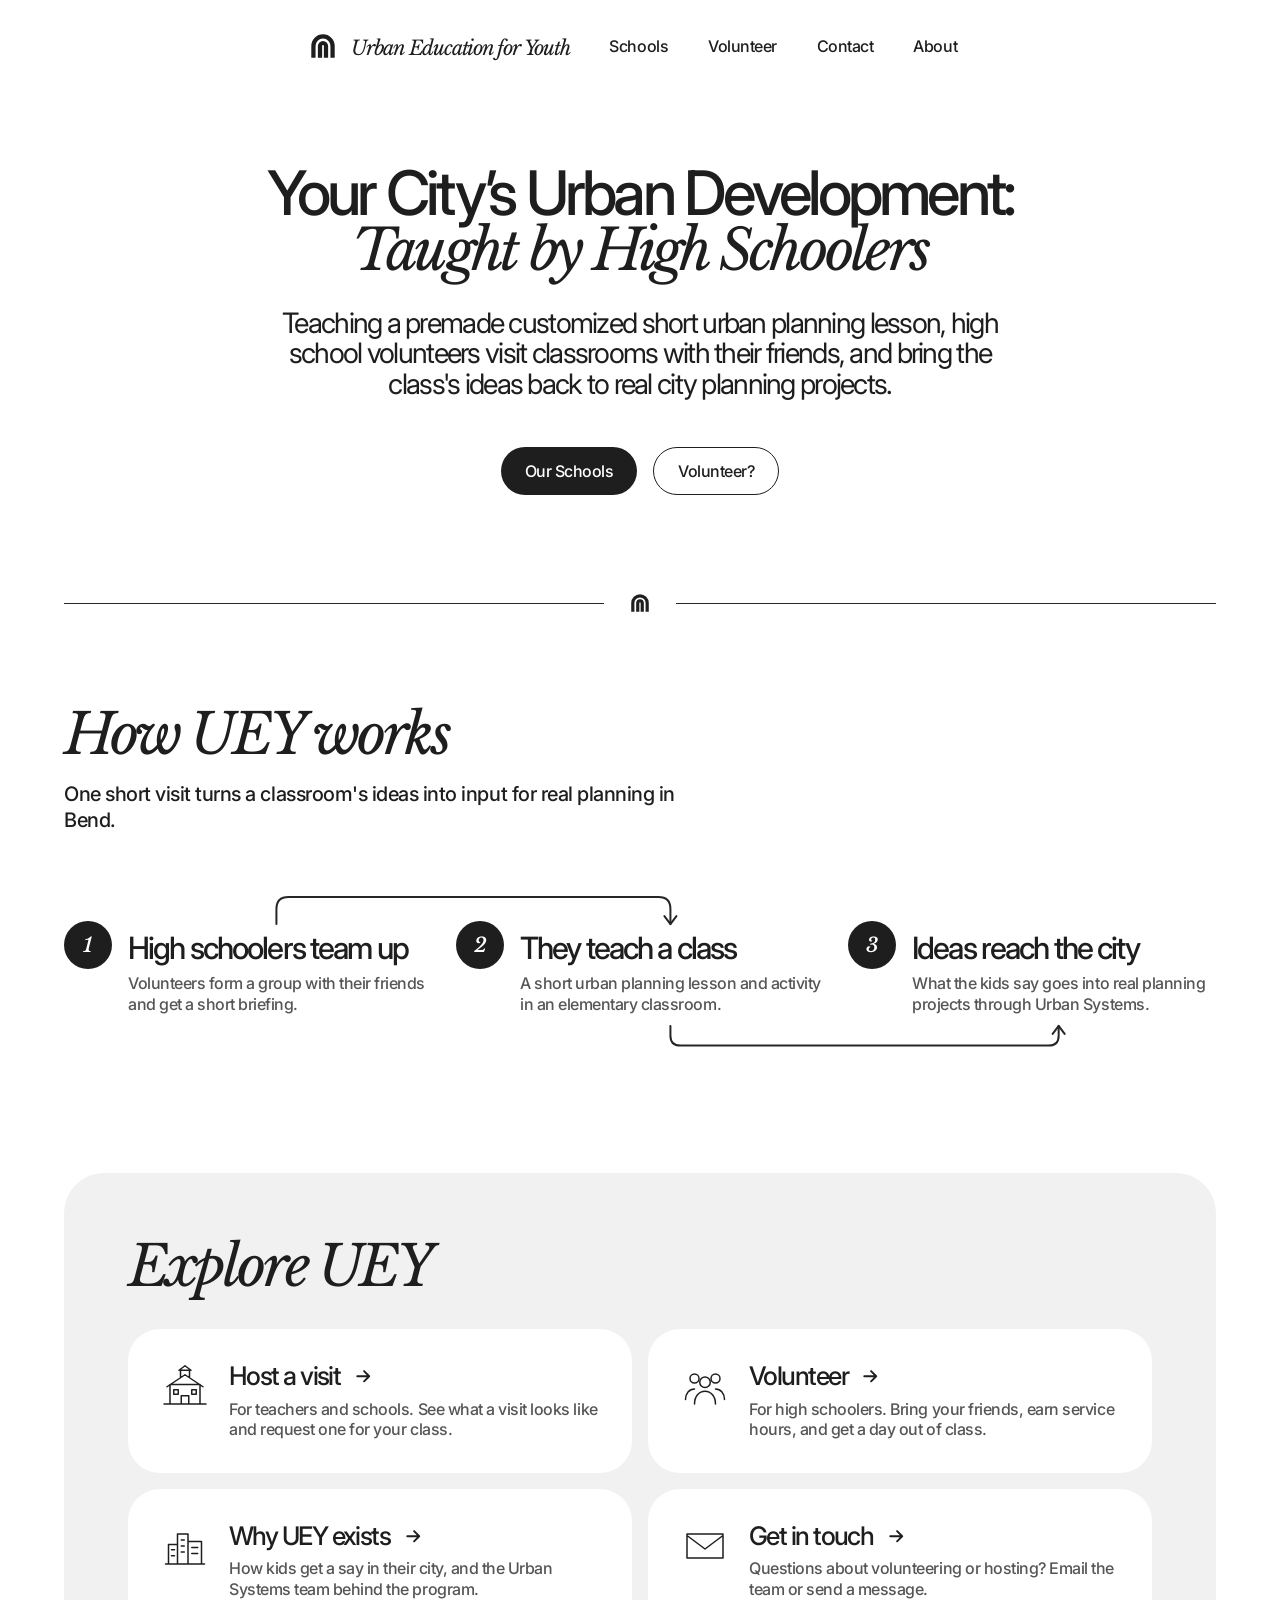
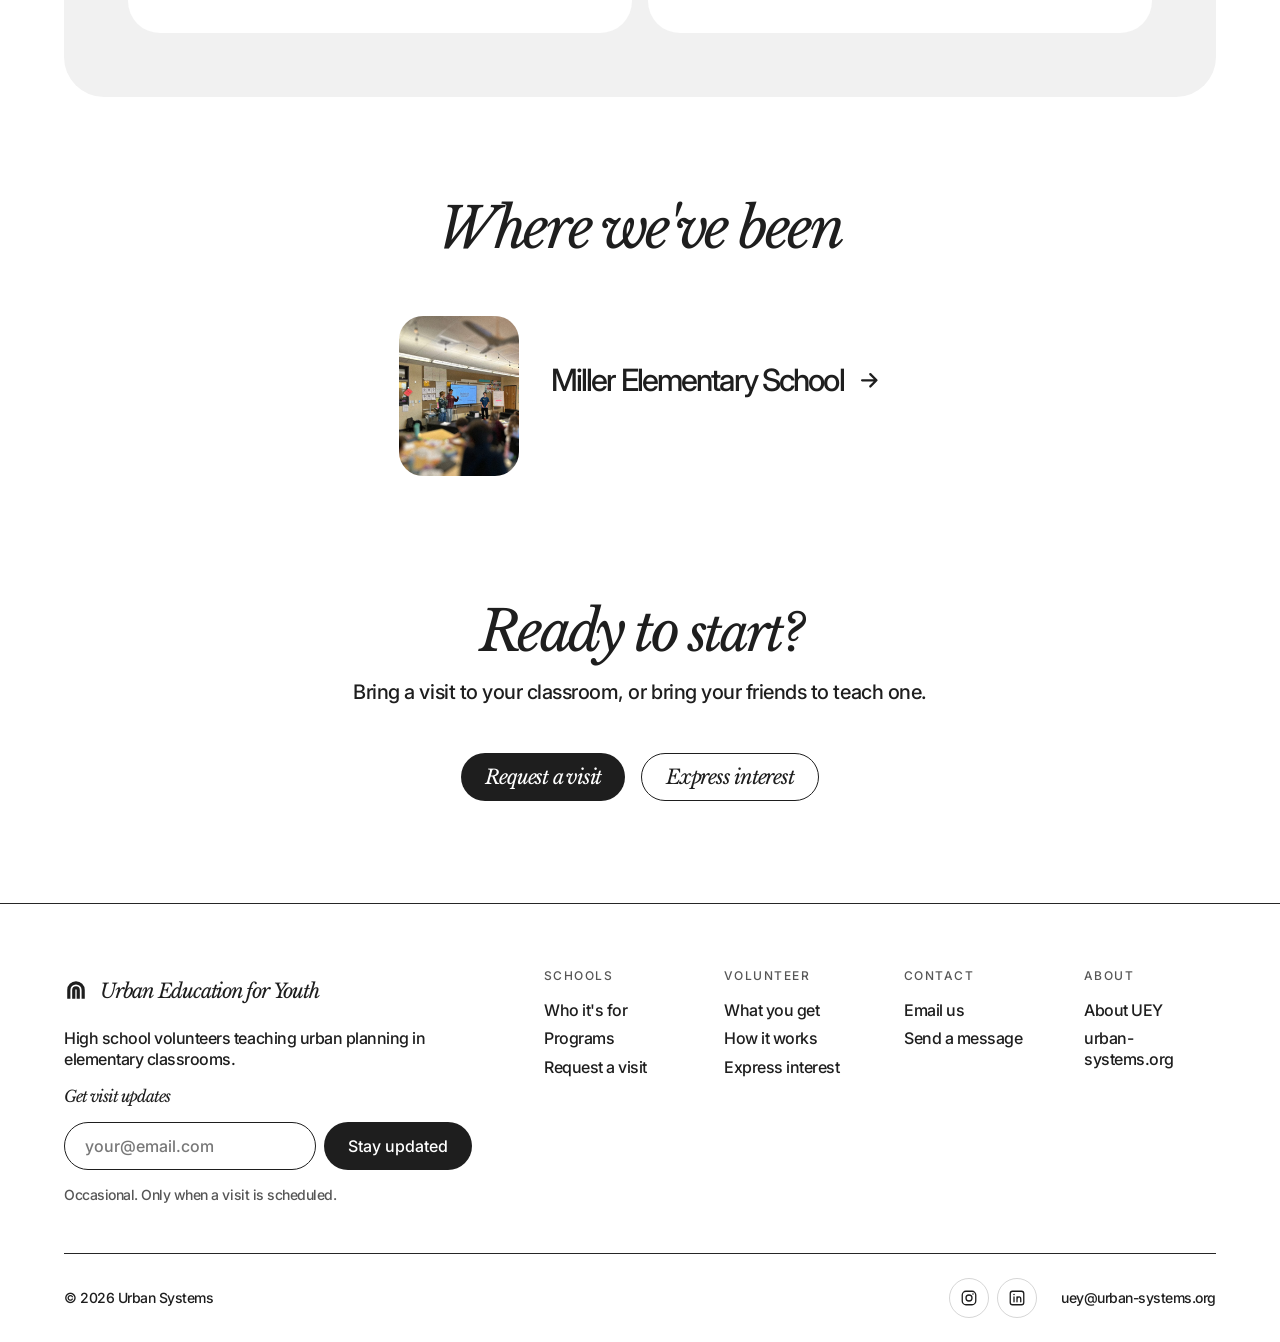
==== commit 4c63c6f3: "Footer: match sitemap to top menu, add Instagram and LinkedIn icons - Footer columns now follow the " ====
--- a/index.html
+++ b/index.html
@@ -115,15 +115,22 @@
       <span class="fnote">Occasional. Only when a visit is scheduled.</span>
     </div>
     <div class="fcols">
-      <div class="fcol"><span class="us-label">Program</span><a class="lnk" href="index.html#how">How a visit works</a><a class="lnk" href="schools.html">Schools</a></div>
-      <div class="fcol"><span class="us-label">Volunteer</span><a class="lnk" href="volunteer.html#how">How it works</a><a class="lnk" href="volunteer.html#interest">Express interest</a></div>
-      <div class="fcol"><span class="us-label">About</span><a class="lnk" href="about.html">About UEY</a><a class="lnk" href="contact.html">Contact</a></div>
-      <div class="fcol"><span class="us-label">Urban Systems</span><a class="lnk" href="https://urban-systems.org">urban-systems.org</a></div>
+      <div class="fcol"><span class="us-label">Schools</span><a class="lnk" href="schools.html">Who it's for</a><a class="lnk" href="schools.html#programs">Programs</a><a class="lnk" href="schools.html#request">Request a visit</a></div>
+      <div class="fcol"><span class="us-label">Volunteer</span><a class="lnk" href="volunteer.html">What you get</a><a class="lnk" href="volunteer.html#how">How it works</a><a class="lnk" href="volunteer.html#interest">Express interest</a></div>
+      <div class="fcol"><span class="us-label">Contact</span><a class="lnk" href="contact.html#email">Email us</a><a class="lnk" href="contact.html#message">Send a message</a></div>
+      <div class="fcol"><span class="us-label">About</span><a class="lnk" href="about.html">About UEY</a><a class="lnk" href="https://urban-systems.org">urban-systems.org</a></div>
     </div>
   </div>
   <div class="us-wrap fbot">
     <span>© 2026 Urban Systems</span>
-    <a class="lnk" href="mailto:uey@urban-systems.org">uey@urban-systems.org</a>
+    <div class="fbot-end">
+      <!-- TODO: add the Instagram and LinkedIn profile URLs -->
+      <div class="fsocial">
+        <a href="#" aria-label="UEY on Instagram"><svg viewBox="0 0 24 24" aria-hidden="true"><rect x="3" y="3" width="18" height="18" rx="5"/><circle cx="12" cy="12" r="4"/><circle class="dot" cx="17.3" cy="6.7" r="1.1"/></svg></a>
+        <a href="#" aria-label="UEY on LinkedIn"><svg viewBox="0 0 24 24" aria-hidden="true"><rect x="3" y="3" width="18" height="18" rx="3"/><path d="M8 10.5V17M12 17v-6.5M12 13.5c0-1.7 1.2-3 2.7-3s2.3 1.1 2.3 2.8V17"/><circle class="dot" cx="8" cy="7.3" r="1.1"/></svg></a>
+      </div>
+      <a class="lnk" href="mailto:uey@urban-systems.org">uey@urban-systems.org</a>
+    </div>
   </div>
 </footer>
 <script src="js/config.js"></script>
--- a/css/site.css
+++ b/css/site.css
@@ -214,8 +214,16 @@
 .news { display: flex; gap: 8px; flex-wrap: wrap; }
 .news .input { flex: 1 1 200px; min-width: 0; width: auto; }
 .fnote { font-size: 14px; opacity: .75; }
-.fbot { padding: 24px 0; border-top: 1px solid var(--us-rule); display: flex; flex-wrap: wrap; justify-content: space-between; gap: 8px 24px; font-size: 14px; }
+.fbot { padding: 24px 0; border-top: 1px solid var(--us-rule); display: flex; flex-wrap: wrap; align-items: center; justify-content: space-between; gap: 8px 24px; font-size: 14px; }
 .fbot a { overflow-wrap: anywhere; }
+/* Social icons (Instagram, LinkedIn) beside the email in the bottom row */
+.fbot-end { display: flex; flex-wrap: wrap; align-items: center; gap: 16px 24px; }
+.fsocial { display: flex; gap: 8px; }
+.fsocial a { display: inline-flex; align-items: center; justify-content: center; width: 40px; height: 40px; border-radius: var(--us-r-pill); border: 1px solid var(--us-ink-18); color: inherit; transition: border-color 200ms var(--us-ease); }
+.fsocial a:hover { border-color: var(--us-ink); }
+.fsocial a:focus-visible { outline: 2px solid var(--us-ink); outline-offset: 2px; }
+.fsocial svg { width: 18px; height: 18px; fill: none; stroke: currentColor; stroke-width: 1.75; stroke-linecap: round; stroke-linejoin: round; }
+.fsocial .dot { fill: currentColor; stroke: none; }
 .sr { position: absolute; width: 1px; height: 1px; overflow: hidden; clip: rect(0 0 0 0); white-space: nowrap; }
 
 @media (max-width: 480px) {
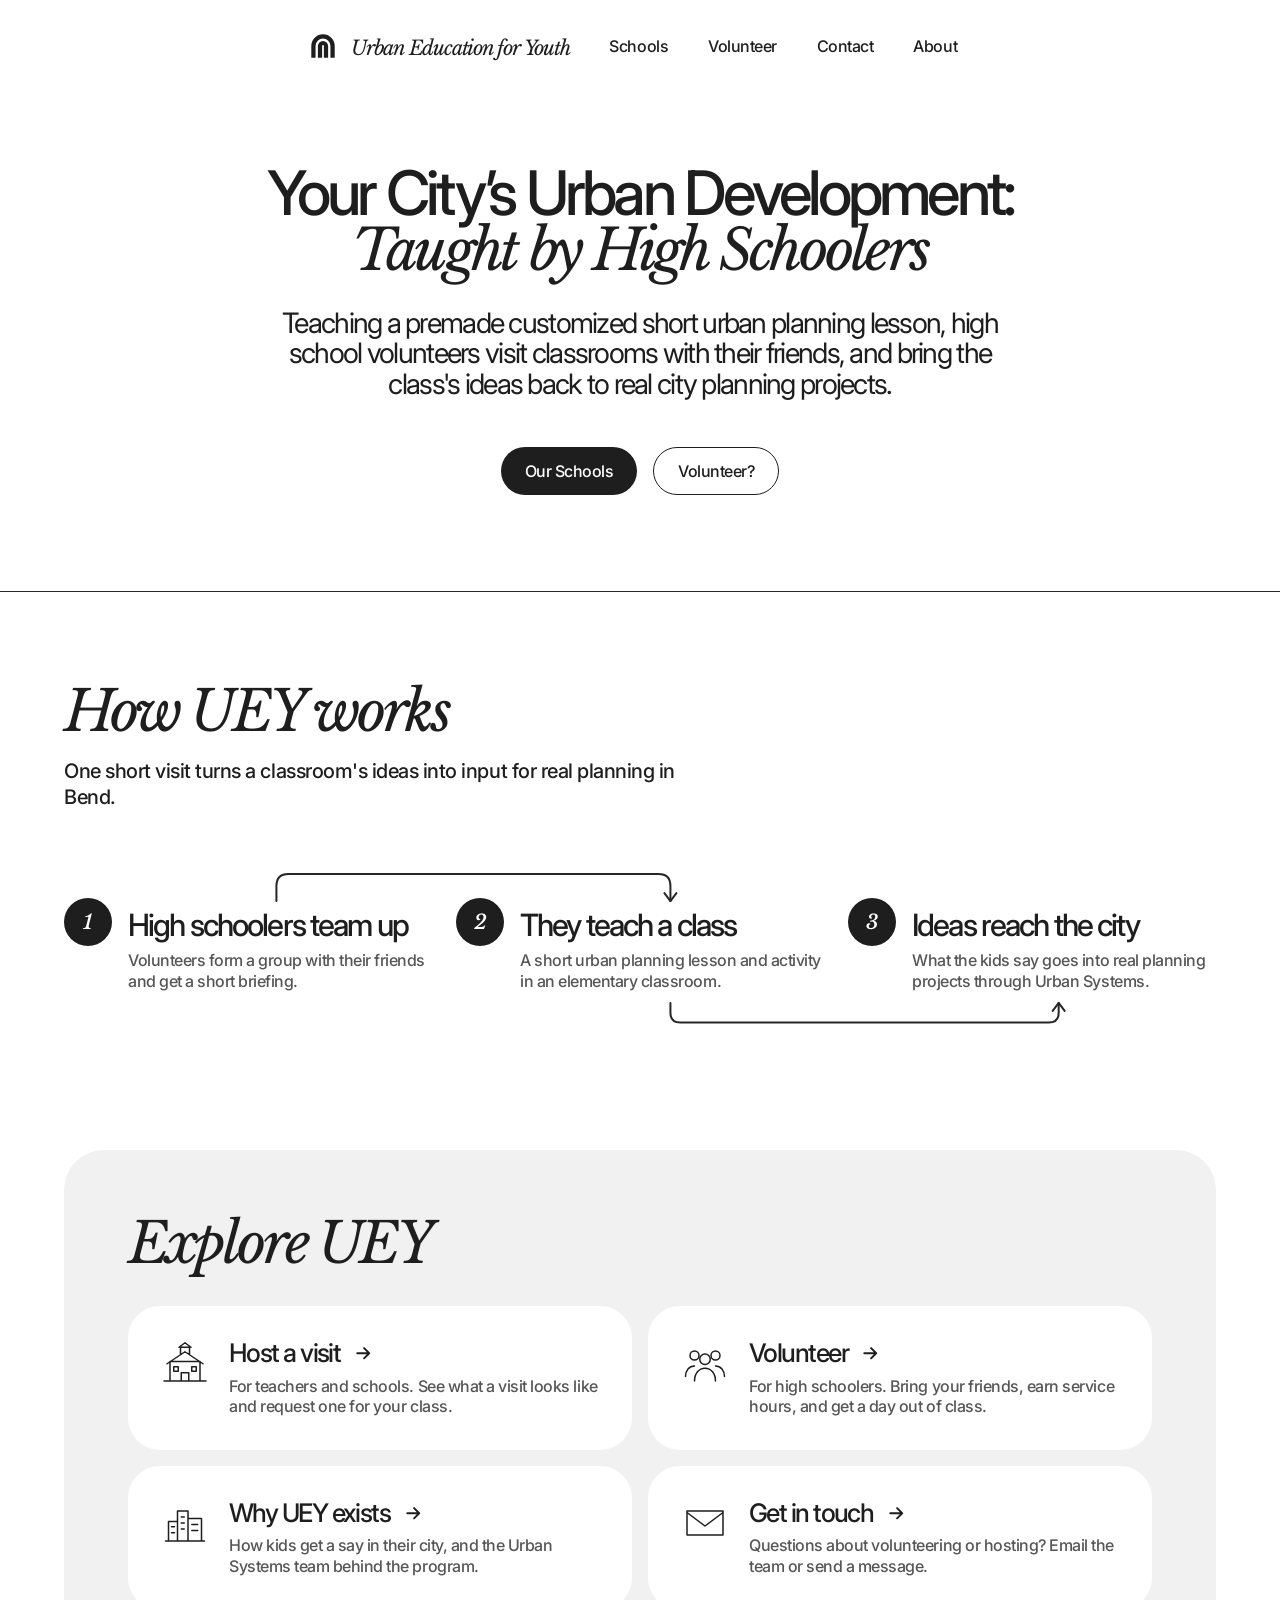
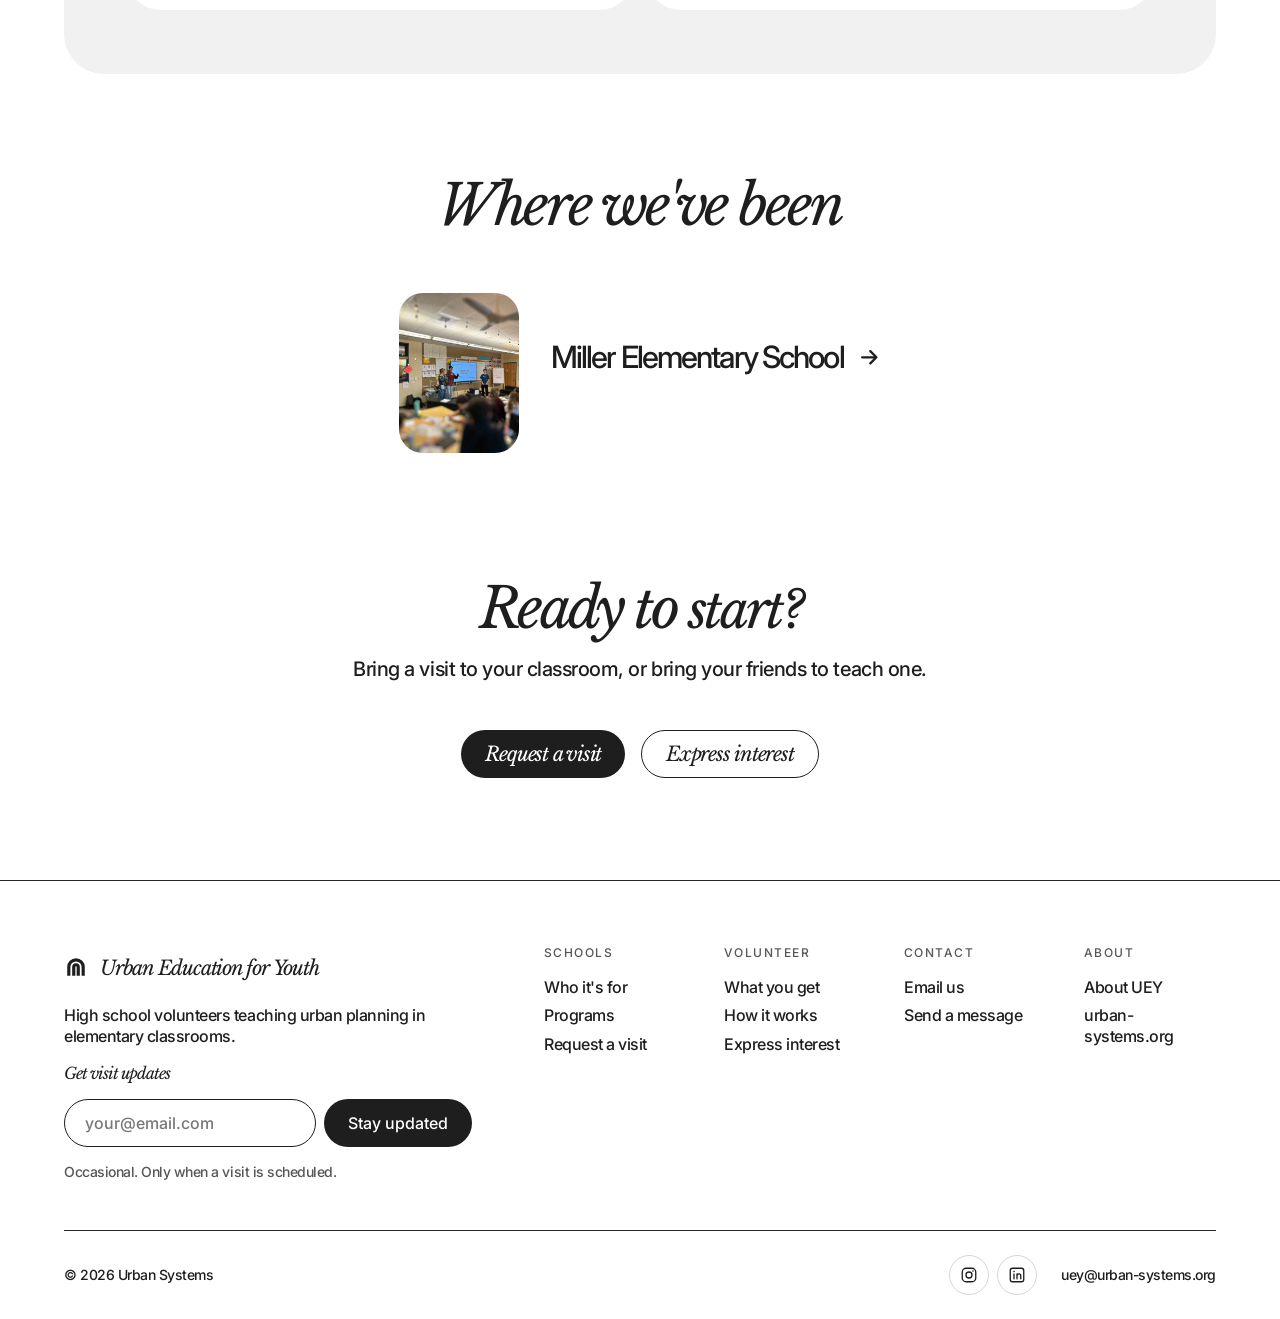
==== commit a6d2dd83: "Home and About: plain full-width divider line - Divider under the intro is now a plain line (no logo" ====
--- a/index.html
+++ b/index.html
@@ -36,7 +36,7 @@
   </section>
 
   <div class="us-wrap">
-    <div class="divider" role="separator"><img src="assets/uey-icon-small-ink.svg" alt=""></div>
+    <div class="divider" role="separator"></div>
 
     <section class="sec" id="how" style="padding-top:0" aria-labelledby="h-how">
       <h2 class="rv" id="h-how">How UEY works</h2>
--- a/css/site.css
+++ b/css/site.css
@@ -152,10 +152,11 @@
 .contact .addr { font-family: var(--us-font-serif); font-style: italic; font-weight: 400; overflow-wrap: anywhere; }
 .mailbig { display: inline-block; margin-top: 48px; padding-bottom: 8px; border-bottom: 1px solid var(--us-ink); font-family: var(--us-font-serif); font-style: italic; font-weight: 400; font-size: var(--us-fs-section); line-height: var(--us-lh-serif); letter-spacing: var(--us-track-display); overflow-wrap: anywhere; }
 .rows .d a { text-underline-offset: 3px; }
-/* Divider between a page's intro and its first section: a full-width line with the UEY mark in the middle */
-.divider { display: flex; align-items: center; gap: 24px; margin: 0 0 clamp(64px, 7vw, 96px); }
+/* Divider between a page's intro and its first section: a full-width line (optionally with the UEY mark in the middle) */
+.divider { display: flex; align-items: center; gap: 24px; margin: 0 calc(50% - 50vw) clamp(64px, 7vw, 96px); } /* runs edge to edge of the screen */
 .divider::before, .divider::after { content: ""; flex: 1; height: 1px; background: var(--us-rule); }
 .divider img { width: 24px; height: 24px; flex: none; }
+.divider:empty { gap: 0; } /* plain line, no mark in the middle */
 /* "or" divider between the email address and the contact form */
 .or { margin: 48px 0; max-width: 720px; display: flex; align-items: center; gap: 24px; font-family: var(--us-font-serif); font-style: italic; font-weight: 400; font-size: var(--us-fs-lead); letter-spacing: var(--us-track-display); }
 .or::before, .or::after { content: ""; flex: 1; height: 1px; background: var(--us-rule); }
